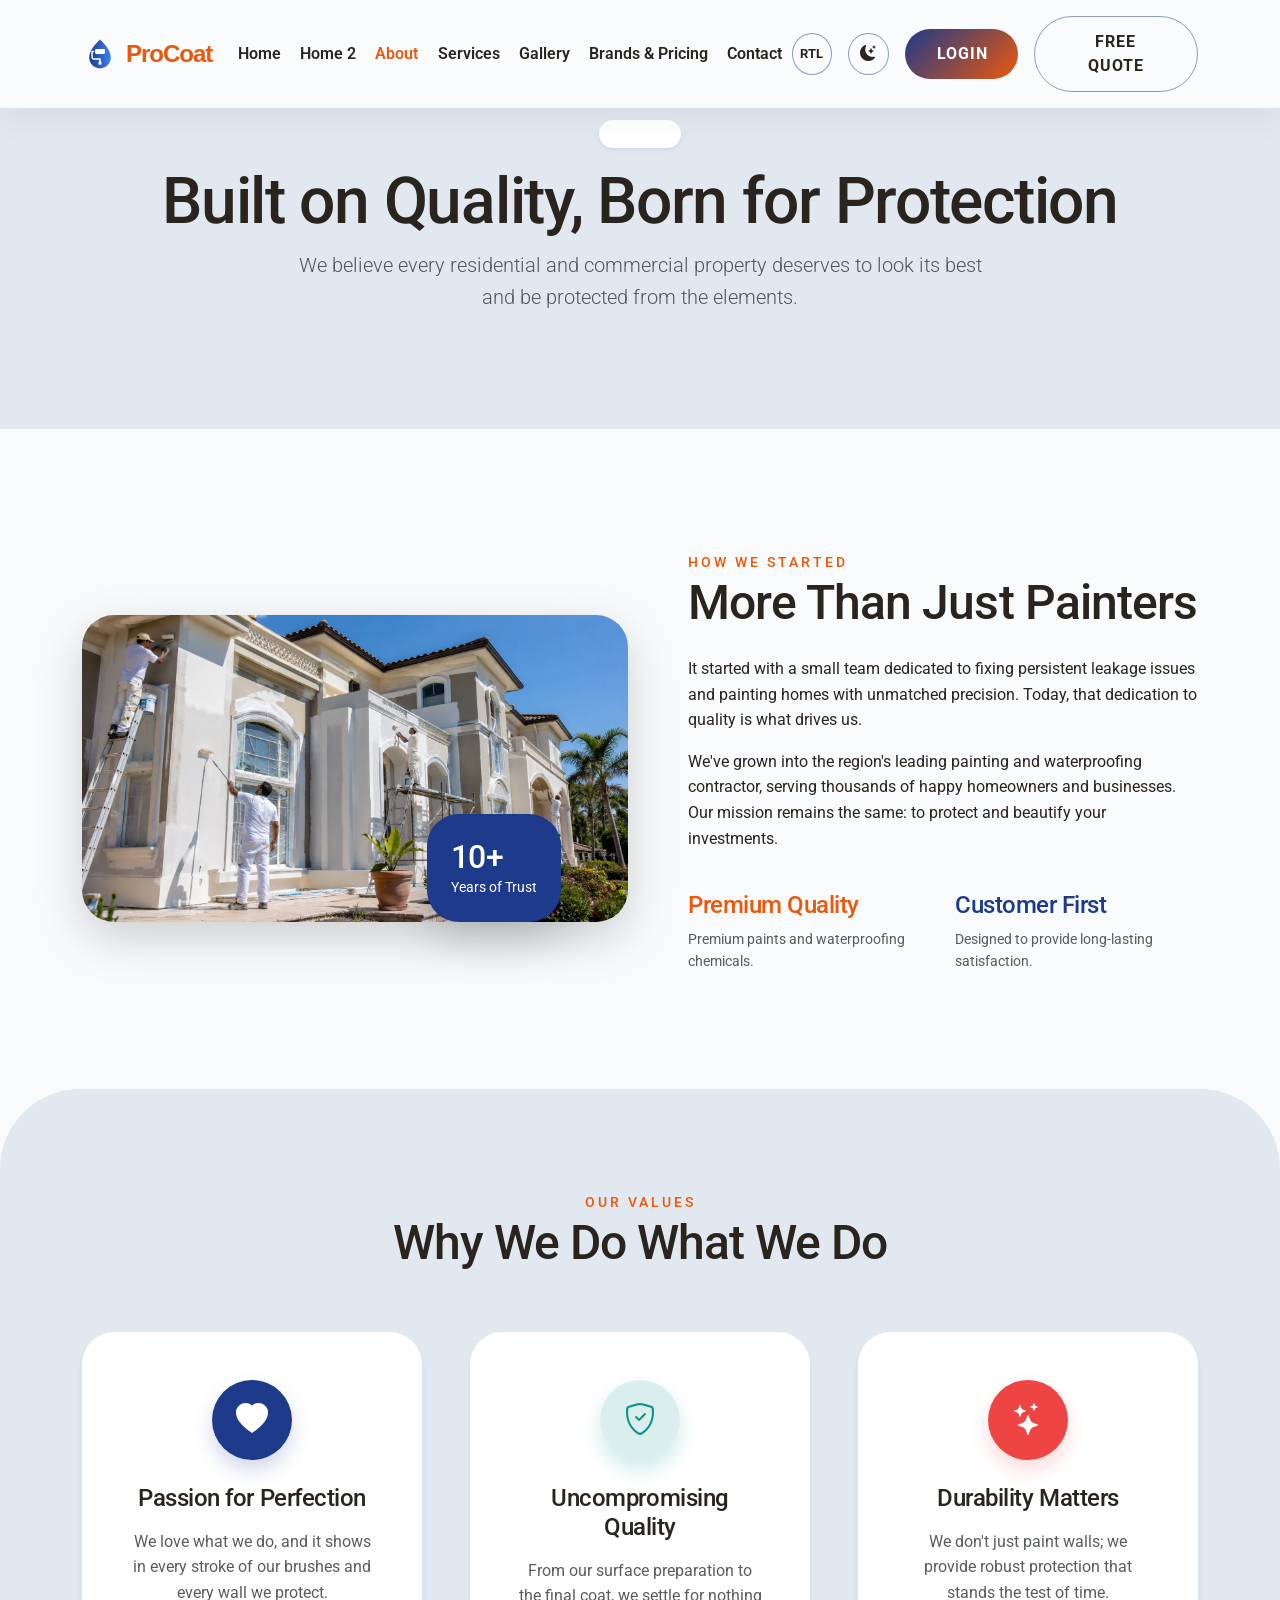
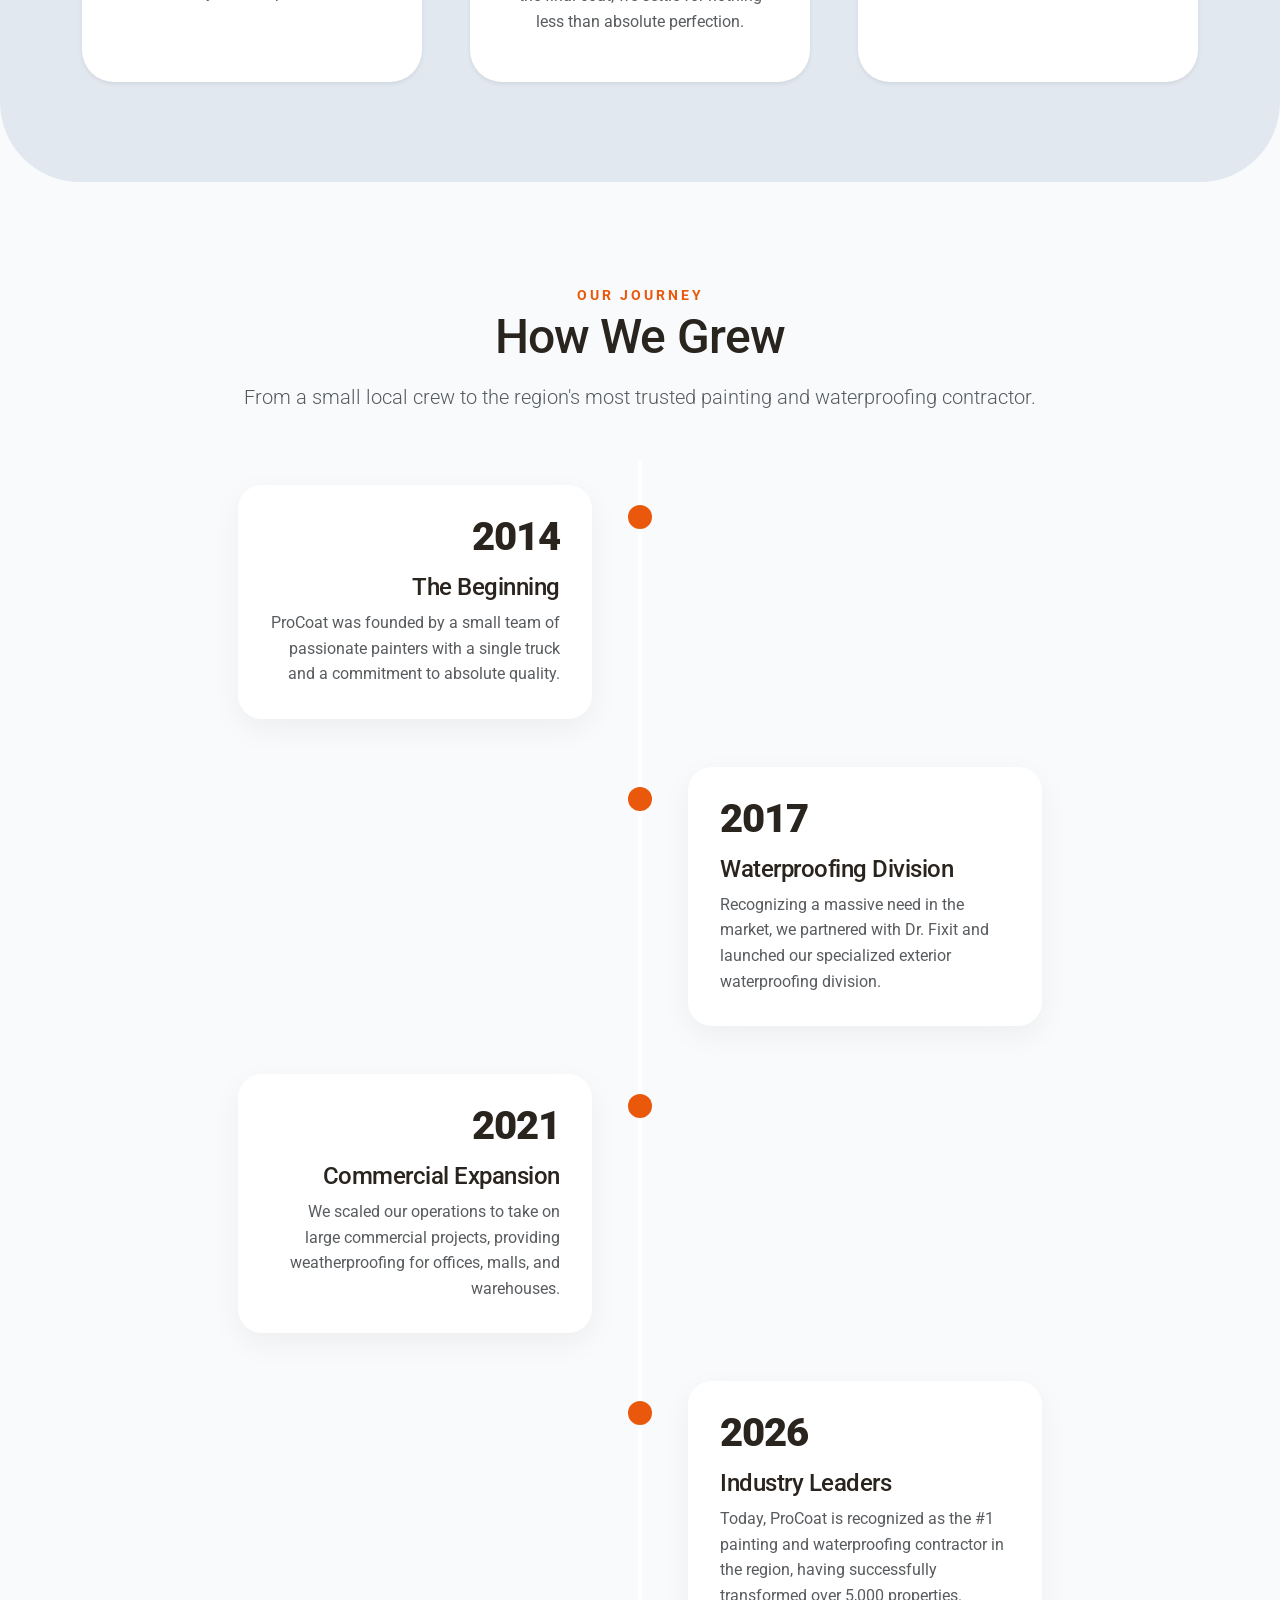
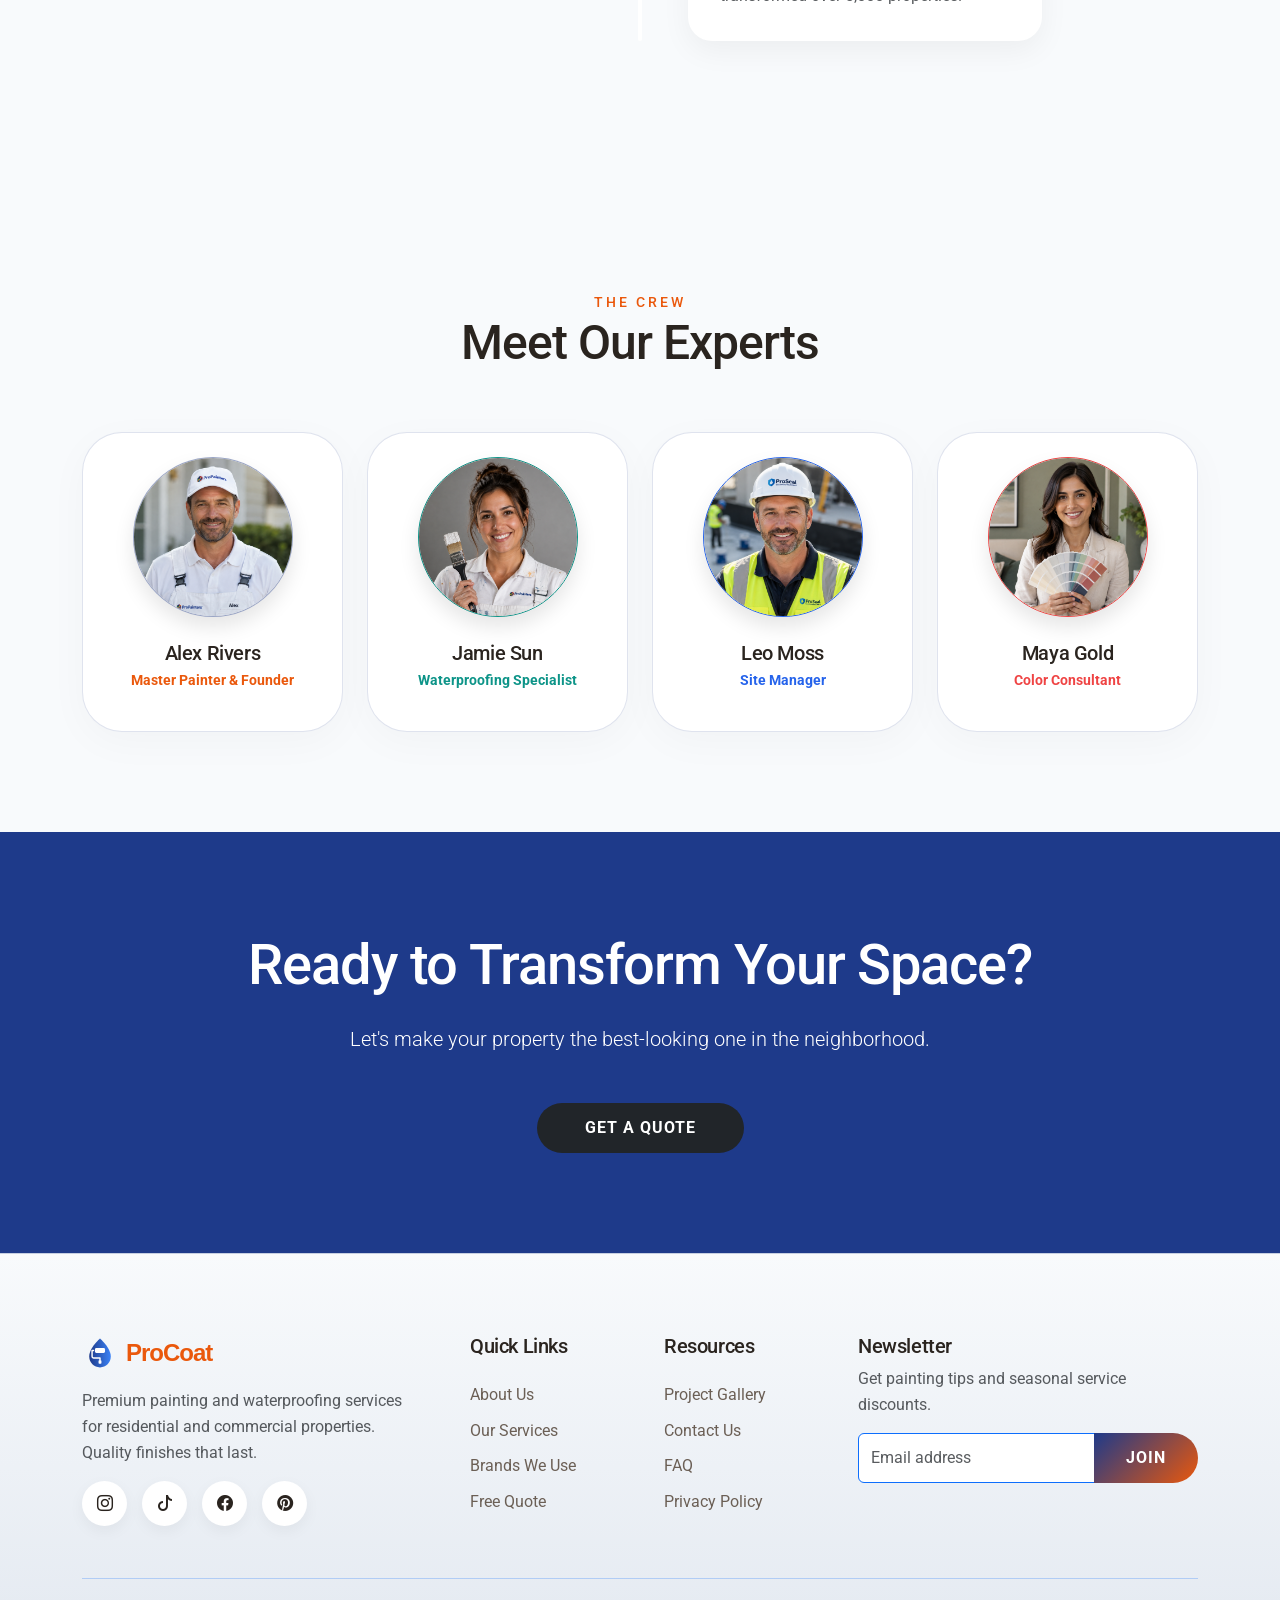
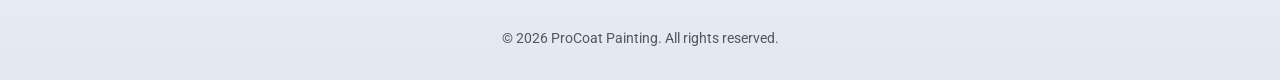
==== about.html @ d63d3aaf "Update logo and fix CSS" ====
<!DOCTYPE html>
<html lang="en">
<head>
    <meta charset="UTF-8">
    <meta name="viewport" content="width=device-width, initial-scale=1.0">
    <title>About Us | ProCoat Painting</title>
    <link rel="icon" href="assets/images/favicon.svg" type="image/svg+xml">
    
    <!-- Bootstrap 5 CDN -->
    <link href="https://cdn.jsdelivr.net/npm/bootstrap@5.3.0/dist/css/bootstrap.min.css" rel="stylesheet">
    <!-- Bootstrap Icons -->
    <link rel="stylesheet" href="https://cdn.jsdelivr.net/npm/bootstrap-icons@1.11.0/font/bootstrap-icons.css">
    
    <!-- Custom CSS -->
    <link rel="stylesheet" href="assets/css/style.css">
    <link rel="stylesheet" href="assets/css/dark-mode.css">
    <link rel="stylesheet" href="assets/css/rtl.css">
    
    <style>
        .crew-avatar-wrapper {
            position: relative;
            width: 160px;
            height: 160px;
            margin: 0 auto;
        }

        .crew-avatar {
            width: 100%;
            height: 100%;
            border-radius: 50%;
            overflow: hidden;
            border: 1px solid rgba(30, 58, 138, 0.4);
            box-shadow: 0 10px 20px rgba(0,0,0,0.1);
            background: #eee;
            transition: var(--transition);
        }

        .crew-avatar img {
            width: 100%;
            height: 100%;
            object-fit: cover;
            object-position: center 15%; /* Moves head down into center */
            transition: transform 0.5s ease;
        }

        .service-card:hover .crew-avatar {
            transform: scale(1.05) translateY(-5px);
            border-color: var(--sky-orange);
            box-shadow: 0 15px 30px rgba(234, 88, 12, 0.2);
        }

        .service-card:hover .crew-avatar img {
            transform: scale(1.1);
        }

        .avatar-info { border-color: var(--turquoise-splash); }
        .avatar-success { border-color: var(--fresh-grass); }
        .avatar-danger { border-color: var(--playful-red); }
    </style>
</head>
<body data-theme="light">

    <!-- Navbar -->
    <nav class="navbar navbar-expand-xl navbar-custom">
        <div class="container">
            <a class="navbar-brand d-flex align-items-center gap-2" href="index.html" style="text-decoration: none;">
                <svg width="36" height="36" viewBox="0 0 50 50" fill="none" xmlns="http://www.w3.org/2000/svg">
                    <path d="M25 5C25 5 10 18 10 30C10 38.284 16.716 45 25 45C33.284 45 40 38.284 40 30C40 18 25 5 25 5Z" fill="url(#paint_nav)"/>
                    <rect x="18" y="18" width="14" height="7" rx="2" fill="white"/>
                    <path d="M16 21.5H14V30C14 31.105 14.895 32 16 32H25V35" stroke="white" stroke-width="2" stroke-linecap="round" stroke-linejoin="round" fill="none"/>
                    <rect x="23" y="35" width="4" height="5" rx="1" fill="white"/>
                    <defs>
                        <linearGradient id="paint_nav" x1="10" y1="25" x2="40" y2="25" gradientUnits="userSpaceOnUse">
                            <stop stop-color="#1E3A8A"/>
                            <stop offset="1" stop-color="#3B82F6"/>
                        </linearGradient>
                    </defs>
                </svg>
                <span class="fs-4 fw-bolder mb-0" style="color: #1E3A8A; letter-spacing: -1px; font-family: 'Inter', sans-serif;">Pro<span style="color: #3B82F6;">Coat</span></span>
            </a>
            <button class="navbar-toggler" type="button" data-bs-toggle="collapse" data-bs-target="#navbarNav">
                <span class="navbar-toggler-icon"></span>
            </button>
            <div class="collapse navbar-collapse" id="navbarNav">
                                <ul class="navbar-nav mx-auto">
                    <li class="nav-item"><a class="nav-link" href="index.html">Home</a></li>
                    <li class="nav-item"><a class="nav-link" href="home-2.html">Home 2</a></li>
                    <li class="nav-item"><a class="nav-link active" href="about.html">About</a></li>
                    <li class="nav-item"><a class="nav-link" href="services.html">Services</a></li>
                    <li class="nav-item"><a class="nav-link" href="gallery.html">Gallery</a></li>
                    <li class="nav-item"><a class="nav-link" href="pricing.html">Brands & Pricing</a></li>
                    <li class="nav-item"><a class="nav-link" href="contact.html">Contact</a></li>
                    <li class="nav-item d-lg-none mt-2">
                        <div class="d-flex gap-2 px-2 pb-2">
                            <button class="btn btn-project btn-primary-fest flex-fill" onclick="location.href='login.html'">Login</button>
                            <button class="btn btn-project btn-outline-fest flex-fill" onclick="location.href='quote.html'">Free Quote</button>
                        </div>
                    </li>
                </ul>
                <div class="d-flex align-items-center gap-3">
                    <button id="rtl-toggle" class="btn btn-outline-fest nav-icon-btn fw-bold" style="font-size: 0.8rem;">RTL</button>
                    <button id="theme-toggle" class="btn btn-outline-fest nav-icon-btn"><i class="bi bi-moon-stars-fill"></i></button>
                    <button class="btn btn-project btn-primary-fest d-none d-lg-block" onclick="location.href='login.html'">Login</button>
                    <button class="btn btn-project btn-outline-fest d-none d-lg-block" onclick="location.href='quote.html'">Free Quote</button>
                </div>
            </div>
        </div>
    </nav>

    <!-- Page Header -->
    <header class="section-padding text-center" style="background: var(--secondary-bg);">
        <div class="container">
            <span class="badge bg-white text-dark mb-3 px-3 py-2 rounded-pill shadow-sm">Our Story</span>
            <h1 class="display-3 fw-bold">Built on Quality, Born for Protection</h1>
            <p class="lead text-muted mx-auto" style="max-width: 700px;">We believe every residential and commercial property deserves to look its best and be protected from the elements.</p>
        </div>
    </header>

    <!-- Brand Story Section -->
    <section class="section-padding">
        <div class="container">
            <div class="row align-items-center">
                <div class="col-lg-6 mb-5 mb-lg-0">
                    <div class="position-relative">
                        <img src="assets/images/hero_about.png" class="img-fluid rounded-5 shadow-lg" alt="Brand Story">
                        <div class="position-absolute bottom-0 end-0 bg-primary p-4 rounded-5 translate-middle-x d-none d-md-block shadow-lg">
                            <h2 class="mb-0 fw-bold">10+</h2>
                            <p class="mb-0 small">Years of Trust</p>
                        </div>
                    </div>
                </div>
                <div class="col-lg-6 ps-lg-5 text-center text-lg-start">
                    <div class="section-title text-center text-lg-start mb-4">
                        <span>How we started</span>
                        <h2>More Than Just Painters</h2>
                    </div>
                    <p>It started with a small team dedicated to fixing persistent leakage issues and painting homes with unmatched precision. Today, that dedication to quality is what drives us.</p>
                    <p>We've grown into the region's leading painting and waterproofing contractor, serving thousands of happy homeowners and businesses. Our mission remains the same: to protect and beautify your investments.</p>
                    <div class="row g-4 mt-2 text-center text-lg-start">
                        <div class="col-12 col-sm-6">
                            <h4 class="text-orange">Premium Quality</h4>
                            <p class="small text-muted">Premium paints and waterproofing chemicals.</p>
                        </div>
                        <div class="col-12 col-sm-6">
                            <h4 class="text-info">Customer First</h4>
                            <p class="small text-muted">Designed to provide long-lasting satisfaction.</p>
                        </div>
                    </div>
                </div>
            </div>
        </div>
    </section>

    <!-- Philosophy Showcase -->
    <section class="section-padding" style="border-radius: 5rem; background: var(--secondary-bg);">
        <div class="container">
            <div class="section-title">
                <span class="text-info">Our Values</span>
                <h2 class="text-main">Why We Do What We Do</h2>
            </div>
            <div class="row g-5 text-center justify-content-center">
                <div class="col-md-6 col-lg-4">
                    <div class="p-5 rounded-5 h-100 shadow-sm border-0" style="background: var(--card-bg); transition: transform 0.3s ease;" onmouseover="this.style.transform='translateY(-10px)'" onmouseout="this.style.transform='translateY(0)'">
                        <div class="mb-4 mx-auto d-flex align-items-center justify-content-center rounded-circle bg-primary text-white" style="width: 80px; height: 80px; box-shadow: 0 10px 20px rgba(30, 58, 138, 0.2);">
                            <i class="bi bi-heart-fill h2 mb-0"></i>
                        </div>
                        <h4 class="fw-bold mb-3">Passion for Perfection</h4>
                        <p class="text-muted mb-0">We love what we do, and it shows in every stroke of our brushes and every wall we protect.</p>
                    </div>
                </div>
                <div class="col-md-6 col-lg-4">
                    <div class="p-5 rounded-5 h-100 shadow-sm border-0" style="background: var(--card-bg); transition: transform 0.3s ease;" onmouseover="this.style.transform='translateY(-10px)'" onmouseout="this.style.transform='translateY(0)'">
                        <div class="mb-4 mx-auto d-flex align-items-center justify-content-center rounded-circle bg-info text-white" style="width: 80px; height: 80px; box-shadow: 0 10px 20px rgba(13, 148, 136, 0.2);">
                            <i class="bi bi-shield-check h2 mb-0"></i>
                        </div>
                        <h4 class="fw-bold mb-3">Uncompromising Quality</h4>
                        <p class="text-muted mb-0">From our surface preparation to the final coat, we settle for nothing less than absolute perfection.</p>
                    </div>
                </div>
                <div class="col-md-6 col-lg-4">
                    <div class="p-5 rounded-5 h-100 shadow-sm border-0" style="background: var(--card-bg); transition: transform 0.3s ease;" onmouseover="this.style.transform='translateY(-10px)'" onmouseout="this.style.transform='translateY(0)'">
                        <div class="mb-4 mx-auto d-flex align-items-center justify-content-center rounded-circle bg-danger text-white" style="width: 80px; height: 80px; box-shadow: 0 10px 20px rgba(239, 68, 68, 0.2);">
                            <i class="bi bi-stars h2 mb-0"></i>
                        </div>
                        <h4 class="fw-bold mb-3">Durability Matters</h4>
                        <p class="text-muted mb-0">We don't just paint walls; we provide robust protection that stands the test of time.</p>
                    </div>
                </div>
            </div>
        </div>
    </section>

    
    <!-- Company Growth Timeline Section -->
    <section class="section-padding">
        <div class="container">
            <div class="section-title text-center mb-5">
                <span class="text-orange fw-bold text-uppercase tracking-wider">Our Journey</span>
                <h2 class="display-5 fw-bolder text-main">How We Grew</h2>
                <p class="text-muted lead mt-3">From a small local crew to the region's most trusted painting and waterproofing contractor.</p>
            </div>
            
            <div class="growth-timeline mt-5 pt-4">
                <!-- 2014 -->
                <div class="timeline-item">
                    <div class="timeline-dot"></div>
                    <div class="timeline-content">
                        <div class="timeline-year">2014</div>
                        <h4 class="fw-bold text-main mb-2">The Beginning</h4>
                        <p class="text-muted mb-0">ProCoat was founded by a small team of passionate painters with a single truck and a commitment to absolute quality.</p>
                    </div>
                </div>
                
                <!-- 2017 -->
                <div class="timeline-item">
                    <div class="timeline-dot"></div>
                    <div class="timeline-content">
                        <div class="timeline-year">2017</div>
                        <h4 class="fw-bold text-main mb-2">Waterproofing Division</h4>
                        <p class="text-muted mb-0">Recognizing a massive need in the market, we partnered with Dr. Fixit and launched our specialized exterior waterproofing division.</p>
                    </div>
                </div>
                
                <!-- 2021 -->
                <div class="timeline-item">
                    <div class="timeline-dot"></div>
                    <div class="timeline-content">
                        <div class="timeline-year">2021</div>
                        <h4 class="fw-bold text-main mb-2">Commercial Expansion</h4>
                        <p class="text-muted mb-0">We scaled our operations to take on large commercial projects, providing weatherproofing for offices, malls, and warehouses.</p>
                    </div>
                </div>
                
                <!-- 2026 -->
                <div class="timeline-item">
                    <div class="timeline-dot"></div>
                    <div class="timeline-content">
                        <div class="timeline-year">2026</div>
                        <h4 class="fw-bold text-main mb-2">Industry Leaders</h4>
                        <p class="text-muted mb-0">Today, ProCoat is recognized as the #1 painting and waterproofing contractor in the region, having successfully transformed over 5,000 properties.</p>
                    </div>
                </div>
            </div>
        </div>
    </section>

    <!-- Team Section -->
    <section class="section-padding">
        <div class="container">
            <div class="section-title">
                <span>The Crew</span>
                <h2>Meet Our Experts</h2>
            </div>
            <div class="row g-4 justify-content-center">
                <div class="col-lg-3 col-md-6">
                    <div class="service-card text-center p-4">
                        <div class="crew-avatar-wrapper mb-4">
                            <div class="crew-avatar">
                                <img src="assets/images/team_alex.png" alt="Alex Rivers">
                            </div>
                        </div>
                        <h5 class="fw-bold mb-1">Alex Rivers</h5>
                        <p class="text-orange small fw-bold">Master Painter & Founder</p>
                    </div>
                </div>
                <div class="col-lg-3 col-md-6">
                    <div class="service-card text-center p-4">
                        <div class="crew-avatar-wrapper mb-4">
                            <div class="crew-avatar avatar-info">
                                <img src="assets/images/team_jamie.png" alt="Jamie Sun">
                            </div>
                        </div>
                        <h5 class="fw-bold mb-1">Jamie Sun</h5>
                        <p class="text-info small fw-bold">Waterproofing Specialist</p>
                    </div>
                </div>
                <div class="col-lg-3 col-md-6">
                    <div class="service-card text-center p-4">
                        <div class="crew-avatar-wrapper mb-4">
                            <div class="crew-avatar avatar-success">
                                <img src="assets/images/team_leo.png" alt="Leo Moss">
                            </div>
                        </div>
                        <h5 class="fw-bold mb-1">Leo Moss</h5>
                        <p class="text-success small fw-bold">Site Manager</p>
                    </div>
                </div>
                <div class="col-lg-3 col-md-6">
                    <div class="service-card text-center p-4">
                        <div class="crew-avatar-wrapper mb-4">
                            <div class="crew-avatar avatar-danger">
                                <img src="assets/images/team_maya.png" alt="Maya Gold">
                            </div>
                        </div>
                        <h5 class="fw-bold mb-1">Maya Gold</h5>
                        <p class="text-danger small fw-bold">Color Consultant</p>
                    </div>
                </div>
            </div>
        </div>
    </section>

    <!-- CTA Section -->
    <section class="section-padding text-center bg-primary">
        <div class="container">
            <h2 class="display-4 fw-bold mb-4">Ready to Transform Your Space?</h2>
            <p class="lead mb-5">Let's make your property the best-looking one in the neighborhood.</p>
            <a href="quote.html" class="btn btn-project btn-dark px-5">Get a Quote</a>
        </div>
    </section>

    <!-- Footer -->
    <footer>
        <div class="container">
            <div class="row g-5">
                <div class="col-lg-4">
                    <a class="footer-logo d-flex align-items-center gap-2 mb-3" href="index.html" style="text-decoration: none;">
                        <svg width="36" height="36" viewBox="0 0 50 50" fill="none" xmlns="http://www.w3.org/2000/svg">
                            <path d="M25 5C25 5 10 18 10 30C10 38.284 16.716 45 25 45C33.284 45 40 38.284 40 30C40 18 25 5 25 5Z" fill="url(#paint_foot)"/>
                            <rect x="18" y="18" width="14" height="7" rx="2" fill="white"/>
                            <path d="M16 21.5H14V30C14 31.105 14.895 32 16 32H25V35" stroke="white" stroke-width="2" stroke-linecap="round" stroke-linejoin="round" fill="none"/>
                            <rect x="23" y="35" width="4" height="5" rx="1" fill="white"/>
                            <defs>
                                <linearGradient id="paint_foot" x1="10" y1="25" x2="40" y2="25" gradientUnits="userSpaceOnUse">
                                    <stop stop-color="#1E3A8A"/>
                                    <stop offset="1" stop-color="#3B82F6"/>
                                </linearGradient>
                            </defs>
                        </svg>
                        <span class="fs-4 fw-bolder mb-0" style="letter-spacing: -1px; font-family: 'Inter', sans-serif;">
                            <span class="text-dark">Pro</span><span style="color: #3B82F6;">Coat</span>
                        </span>
                    </a>
                    <p class="text-muted">Premium painting and waterproofing services for residential and commercial properties. Quality finishes that last.</p>
                    <div class="social-icons">
                        <a href="#" class="social-icon"><i class="bi bi-instagram"></i></a>
                        <a href="#" class="social-icon"><i class="bi bi-tiktok"></i></a>
                        <a href="#" class="social-icon"><i class="bi bi-facebook"></i></a>
                        <a href="#" class="social-icon"><i class="bi bi-pinterest"></i></a>
                    </div>
                </div>
                <div class="col-lg-2 footer-links">
                    <h5>Quick Links</h5>
                    <ul>
                        <li><a href="about.html">About Us</a></li>
                        <li><a href="services.html">Our Services</a></li>
                        <li><a href="brands.html">Brands We Use</a></li>
                        <li><a href="quote.html">Free Quote</a></li>
                    </ul>
                </div>
                <div class="col-lg-2 footer-links">
                    <h5>Resources</h5>
                    <ul>
                        <li><a href="gallery.html">Project Gallery</a></li>
                        <li><a href="contact.html">Contact Us</a></li>
                        <li><a href="#">FAQ</a></li>
                        <li><a href="#">Privacy Policy</a></li>
                    </ul>
                </div>
                <div class="col-lg-4">
                    <h5>Newsletter</h5>
                    <p class="text-muted">Get painting tips and seasonal service discounts.</p>
                    <div class="input-group mb-3">
                        <input type="text" class="form-control rounded-pill-start border-primary" placeholder="Email address">
                        <button class="btn btn-project btn-primary-fest rounded-pill-end" type="button">Join</button>
                    </div>
                </div>
            </div>
            <hr class="my-5 border-primary opacity-25">
            <div class="text-center text-muted small">
                &copy; 2026 ProCoat Painting. All rights reserved.
            </div>
        </div>
    </footer>

    <!-- Bootstrap JS -->
    <script src="https://cdn.jsdelivr.net/npm/bootstrap@5.3.0/dist/js/bootstrap.bundle.min.js"></script>
    <!-- Custom JS -->
    <script src="assets/js/main.js"></script>
</body>
</html>
---- assets/css/style.css ----
@import url('https://fonts.googleapis.com/css2?family=Roboto:wght@300;400;500;600;700;800&display=swap');

:root {
    --primary-bg: #f8fafc;
    --secondary-bg: #e2e8f0;
    --card-bg: #ffffff;
    --sunflower-yellow: #1e3a8a;
    --sky-orange: #ea580c;
    --turquoise-splash: #0d9488;
    --fresh-grass: #2563eb;
    --playful-red: #ef4444;
    --text-main: #2a241f;
    --text-muted: #6b5f55;
    --border-color: rgba(30, 58, 138, 0.14);
    --shadow-glow: rgba(6, 182, 212, 0.18);
    --font-main: 'Roboto', sans-serif;
    --transition: all 0.4s cubic-bezier(0.175, 0.885, 0.32, 1.275);
}

/* Base Styles */
html {
    overflow-x: clip;
}

body {
    font-family: var(--font-main);
    background-color: var(--primary-bg);
    color: var(--text-main);
    overflow-x: hidden;
    line-height: 1.6;
}

h1, h2, h3, h4, h5, h6,
.h1, .h2, .h3, .h4, .h5, .h6,
.display-1, .display-2, .display-3, .display-4, .display-5, .display-6,
h1.fw-bold, h2.fw-bold, h3.fw-bold, h4.fw-bold, h5.fw-bold, h6.fw-bold,
.h1.fw-bold, .h2.fw-bold, .h3.fw-bold, .h4.fw-bold, .h5.fw-bold, .h6.fw-bold,
.display-1.fw-bold, .display-2.fw-bold, .display-3.fw-bold, .display-4.fw-bold, .display-5.fw-bold, .display-6.fw-bold {
    font-weight: 500 !important;
    letter-spacing: -0.02em;
}

a {
    text-decoration: none;
    transition: var(--transition);
}

/* Navbar Style */
.navbar-custom {
    background: rgba(255, 255, 255, 0.8);
    backdrop-filter: blur(15px);
    -webkit-backdrop-filter: blur(15px);
    border-bottom: 1px solid var(--border-color);
    padding: 1rem 0;
    transition: var(--transition);
    box-shadow: 0 10px 30px rgba(0,0,0,0.05);
    position: fixed;
    top: 0;
    left: 0;
    right: 0;
    z-index: 1030;
    width: 100%;
}

.navbar-custom.navbar-scrolled {
    box-shadow: 0 10px 30px rgba(0,0,0,0.1);
}

/* Fix for content hidden behind fixed navbar on subpages */
header.section-padding:first-of-type,
section.section-padding:first-of-type {
    padding-top: 120px !important;
}

.nav-link {
    color: var(--text-main);
    font-weight: 600;
    padding: 0.5rem 0.6rem !important;
    margin: 0;
    border-radius: 1rem;
}

.nav-link:hover, .nav-link.active {
    background: transparent;
    color: var(--sky-orange) !important;
}

.navbar-brand,
.navbar-brand:hover,
.navbar-brand:focus {
    font-weight: 800;
    font-size: 1.5rem;
    color: var(--sky-orange) !important;
    display: flex;
    align-items: center;
    gap: 10px;
}

.navbar-brand span {
    color: var(--sky-orange) !important;
}

.navbar-brand i {
    color: var(--sunflower-yellow);
    font-size: 1.8rem;
}

/* Button Styles */
.btn-project {
    padding: 0.8rem 2rem;
    border-radius: 50px;
    font-weight: 700;
    text-transform: uppercase;
    letter-spacing: 1px;
    transition: var(--transition);
    border: none;
    position: relative;
    overflow: hidden;
    z-index: 1;
}

.btn-project::before {
    content: '';
    position: absolute;
    top: 0;
    left: 0;
    width: 0%;
    height: 100%;
    background: rgba(255,255,255,0.2);
    transition: var(--transition);
    z-index: -1;
}

.btn-project:hover::before {
    width: 100%;
}

.btn-project:hover {
    transform: translateY(-5px);
    box-shadow: 0 15px 30px rgba(0,0,0,0.1);
}

.btn-primary-fest {
    background: linear-gradient(135deg, var(--sunflower-yellow), var(--sky-orange));
    color: white;
}

.btn-secondary-fest {
    background: linear-gradient(135deg, var(--turquoise-splash), var(--fresh-grass));
    color: white;
}

.btn-outline-fest {
    background: transparent;
    border: 1px solid var(--sunflower-yellow);
    border-radius: 50px;
    color: var(--text-main);
    transition: var(--transition);
}

.btn-outline-fest:hover {
    background: var(--sunflower-yellow);
    color: #2a241f;
}

.nav-icon-btn {
    width: 42px;
    height: 42px;
    display: flex;
    align-items: center;
    justify-content: center;
    padding: 0 !important;
    border-radius: 50%;
}

/* Card Styles */
.service-card {
    background: var(--card-bg);
    border-radius: 2.5rem;
    border: 1px solid var(--border-color);
    padding: 1.5rem;
    transition: var(--transition);
    height: 100%;
    box-shadow: 0 10px 40px rgba(0,0,0,0.03);
    position: relative;
    overflow: hidden;
    display: flex;
    flex-direction: column;
}

.service-card .btn-project,
.service-card .btn-outline-fest {
    margin-top: auto;
}

.service-card:hover {
    transform: translateY(-15px) scale(1.02);
    box-shadow: 0 25px 60px var(--shadow-glow);
}

.service-card .img-wrapper {
    border-radius: 2rem;
    overflow: hidden;
    height: 250px;
    margin-bottom: 1.5rem;
}

.service-card img {
    width: 100%;
    height: 100%;
    object-fit: cover;
    transition: var(--transition);
}

.service-card:hover img {
    transform: scale(1.1);
}

/* Hero Sections */
.hero-section {
    padding: 120px 0 100px;
    position: relative;
    overflow: hidden;
}

.hero-content h1 {
    font-size: 4.5rem;
    margin-bottom: 1.5rem;
    background: linear-gradient(135deg, var(--text-main) 30%, var(--sky-orange));
    -webkit-background-clip: text;
    background-clip: text;
    -webkit-text-fill-color: transparent;
}

.hero-content p {
    font-size: 1.25rem;
    color: var(--text-muted);
    margin-bottom: 2.5rem;
    max-width: 600px;
}

/* Confetti Effect Container */
#confetti-canvas {
    position: absolute;
    top: 0;
    left: 0;
    width: 100%;
    height: 100%;
    pointer-propertys: none;
    z-index: 0;
}

/* Sections */
.section-padding {
    padding: 100px 0;
}

.section-title {
    margin-bottom: 60px;
    text-align: center;
}

.section-title h2 {
    font-size: 3rem;
    margin-bottom: 15px;
}

.section-title span {
    color: var(--sky-orange);
    text-transform: uppercase;
    font-weight: 500;
    letter-spacing: 3px;
    font-size: 0.9rem;
}

/* Footer */
footer {
    background: linear-gradient(180deg, var(--primary-bg), var(--secondary-bg));
    padding: 80px 0 30px;
    border-top: 1px solid var(--border-color);
}

.footer-logo,
.footer-logo:hover,
.footer-logo:focus {
    font-size: 1.5rem;
    font-weight: 800;
    margin-bottom: 1.5rem;
    display: flex;
    align-items: center;
    gap: 10px;
    color: var(--sky-orange) !important;
}

.footer-logo span {
    color: var(--sky-orange) !important;
}

.footer-logo i {
    color: var(--sunflower-yellow);
    font-size: 1.8rem;
}

.footer-links h5 {
    margin-bottom: 1.5rem;
}

.footer-links ul {
    list-style: none;
    padding: 0;
}

.footer-links ul li {
    margin-bottom: 10px;
}

.footer-links ul li a {
    color: var(--text-muted);
}

.footer-links ul li a:hover {
    color: var(--sky-orange);
    padding-left: 5px;
}

.social-icons {
    display: flex;
    gap: 15px;
}

.social-icon {
    width: 45px;
    height: 45px;
    border-radius: 50%;
    background: white;
    display: flex;
    align-items: center;
    justify-content: center;
    color: var(--text-main);
    box-shadow: 0 5px 15px rgba(0,0,0,0.05);
}

.social-icon:hover {
    background: var(--sunflower-yellow);
    color: white;
    transform: rotate(360deg);
}

/* Responsive Utilities */
@media (max-width: 992px) {
    .hero-content h1 {
        font-size: 3.5rem;
    }
    .hero-content {
        text-align: center;
    }
    .hero-content p {
        margin-left: auto;
        margin-right: auto;
    }
}

@media (max-width: 768px) {
    .hero-content h1 {
        font-size: 2.8rem;
    }
    .section-title h2 {
        font-size: 2.2rem;
    }
    .section-padding {
        padding: 60px 0;
    }
}

@media (max-width: 425px) {
    .hero-content h1 {
        font-size: 2.2rem;
    }
}

/* Back to Top Button */
.back-to-top {
    position: fixed;
    bottom: 30px;
    right: 30px;
    width: 50px;
    height: 50px;
    background: linear-gradient(135deg, var(--sunflower-yellow), var(--sky-orange));
    color: white;
    border-radius: 50%;
    display: flex;
    align-items: center;
    justify-content: center;
    font-size: 1.5rem;
    cursor: pointer;
    z-index: 1000;
    opacity: 0;
    visibility: hidden;
    transition: var(--transition);
    box-shadow: 0 10px 25px rgba(234, 88, 12, 0.3);
}

.back-to-top.show {
    opacity: 1;
    visibility: visible;
}

.back-to-top:hover {
    background: var(--text-main);
    transform: translateY(-5px) scale(1.1);
    box-shadow: 0 15px 30px rgba(0,0,0,0.2);
    color: var(--sunflower-yellow);
}

/* Global Link Hover */
.hover-highlight {
    transition: color 0.3s ease;
    text-decoration: none;
    color: var(--sky-orange) !important;
}
.hover-highlight:hover {
    color: var(--playful-red) !important;
}
/* Mobile Nav Buttons */
@media (max-width: 991.98px) {
    .navbar-collapse .btn-project {
        font-size: 0.85rem;
        padding: 0.5rem 1rem;
    }
}

/* Prproperty horizontal overflow on all screen sizes */
@media (max-width: 991.98px) {
    .container,
    .container-fluid,
    section,
    header,
    footer {
        max-width: 100%;
        overflow-x: clip;
    }

    img {
        max-width: 100%;
        height: auto;
    }

    /* Fix wide hero sections */
    .hero-section,
    .hero-sec,
    [class*='hero'] {
        max-width: 100vw;
        overflow: clip;
    }
}

/* Accordion Custom Styling */
.accordion-button {
    color: var(--text-main) !important;
    background-color: var(--card-bg) !important;
}

.accordion-button:not(.collapsed) {
    color: var(--text-main) !important;
    background-color: var(--primary-bg) !important;
    font-weight: 600;
}

.accordion-button:focus {
    box-shadow: none !important;
    border-color: var(--sky-orange);
}
.accordion-item {
    background-color: var(--card-bg);
    border-color: var(--border-color) !important;
}

/* ============================================
   SUBTLE BORDERS — Global Cleanup
   Replace heavy Bootstrap colored borders with
   barely-visible, refined alternatives
   ============================================ */

/* Soften form inputs — replace hard yellow border */
.form-control.border-warning,
.form-select.border-warning,
.input-group-text.border-warning {
    border-color: rgba(30, 58, 138, 0.35) !important;
    border-width: 1px !important;
}
.form-check-input.border-warning {
    border-color: rgba(30, 58, 138, 0.45) !important;
}

/* Soften colored card/section borders */
.border-warning {
    border-color: rgba(30, 58, 138, 0.3) !important;
}
.border-info,
.border-danger,
.border-success {
    border-color: rgba(30, 58, 138, 0.3) !important;
}

/* Remove thick border from how-it-works image */
.border-5 {
    border-width: 1px !important;
}

/* Soften btn-outline-fest border */
.btn-outline-fest {
    border-color: rgba(30, 58, 138, 0.5) !important;
}

/* Soften footer hr */
hr.border-warning {
    border-color: rgba(30, 58, 138, 0.15) !important;
}

/* Soften booking setup guide button border */
.btn-setup-guide {
    border-width: 1px !important;
    border-color: rgba(30, 58, 138, 0.4) !important;
}

/* Soften popular-card highlight (pricing page) */
.popular-card {
    border-width: 1px !important;
    border-color: rgba(30, 58, 138, 0.55) !important;
}

/* ============================================
   LIGHT MODE BRAND COLOR ENFORCEMENT
   Remap all Bootstrap blue/teal/off-brand
   utility classes to warm brand palette
   (Sunflower Yellow + Sky Orange)
   ============================================ */

/* --- text colors --- */
.text-info { color: var(--turquoise-splash) !important; }
.text-primary { color: var(--sunflower-yellow) !important; }
.text-success { color: var(--fresh-grass) !important; }
.text-danger { color: var(--playful-red) !important; }
.text-warning { color: #f59e0b !important; } /* Stars should remain gold */
.text-orange { color: var(--sky-orange) !important; } /* Define custom orange */

/* --- backgrounds --- */
.bg-info { background-color: var(--turquoise-splash) !important; color: white !important; }
.bg-primary { background-color: var(--sunflower-yellow) !important; color: white !important; }
.bg-success { background-color: var(--fresh-grass) !important; color: white !important; }
.bg-danger { background-color: var(--playful-red) !important; color: white !important; }
.bg-warning { background-color: var(--sunflower-yellow) !important; color: white !important; } /* Main brand highlight */
.bg-primary-subtle { background-color: rgba(30, 58, 138, 0.1) !important; }

/* --- badges and progress bars --- */
.badge.bg-info { background-color: var(--turquoise-splash) !important; color: white !important; }
.badge.bg-warning { background-color: var(--sunflower-yellow) !important; color: white !important; }
.badge.bg-danger { background-color: var(--playful-red) !important; color: white !important; }
.badge.bg-success { background-color: var(--fresh-grass) !important; color: white !important; }

.progress-bar.bg-info { background-color: var(--turquoise-splash) !important; }
.progress-bar.bg-success { background-color: var(--fresh-grass) !important; }
.progress-bar.bg-danger { background-color: var(--playful-red) !important; }
.progress-bar.bg-warning { background-color: var(--sky-orange) !important; }

/* --- buttons and icons --- */
.btn-secondary-fest {
    background: linear-gradient(135deg, var(--sunflower-yellow), var(--sky-orange)) !important;
    color: white !important;
}
[class*="bg-info"].rounded-circle,
[class*="bg-info"][class*="rounded-circle"] {
    background-color: rgba(13, 148, 136, 0.15) !important;
    color: var(--turquoise-splash) !important;
}
.section-title span.text-info,
span.text-info {
    color: var(--sky-orange) !important;
}
h5.text-info,
h4.text-info,
h3.text-info {
    color: var(--sunflower-yellow) !important;
}

/* Ensure no text-dark on brand-colored badges */
.badge.text-dark {
    color: white !important;
}

/* Unique Section 1: Before & After Reveal Animation */
.ba-showcase-wrap {
    position: relative;
    border-radius: 2rem;
    overflow: hidden;
    height: 450px;
    box-shadow: 0 20px 40px rgba(0,0,0,0.15);
    cursor: ew-resize;
    margin-bottom: 2rem;
}
.ba-img {
    position: absolute;
    top: 0;
    left: 0;
    width: 100%;
    height: 100%;
    object-fit: cover;
}
.ba-after {
    clip-path: polygon(0 0, 50% 0, 50% 100%, 0 100%);
    transition: clip-path 0.7s cubic-bezier(0.25, 1, 0.5, 1);
    z-index: 2;
}
.ba-showcase-wrap:hover .ba-after {
    clip-path: polygon(0 0, 100% 0, 100% 100%, 0 100%);
}
.ba-label {
    position: absolute;
    bottom: 25px;
    padding: 10px 25px;
    background: rgba(0,0,0,0.8);
    color: white;
    font-weight: bold;
    border-radius: 50px;
    z-index: 3;
    pointer-events: none;
    transition: all 0.5s ease;
    text-transform: uppercase;
    letter-spacing: 1px;
    font-size: 0.9rem;
}
.ba-label-before {
    right: 25px;
}
.ba-label-after {
    left: 25px;
    opacity: 0;
    transform: translateX(-20px);
}
.ba-showcase-wrap:hover .ba-label-before {
    opacity: 0;
    transform: translateX(20px);
}
.ba-showcase-wrap:hover .ba-label-after {
    opacity: 1;
    transform: translateX(0);
}

/* Unique Section 2: Floating CTA Animation */
.floating-cta-section {
    background: linear-gradient(135deg, var(--sunflower-yellow) 0%, var(--sky-orange) 100%);
    padding: 5rem 2rem;
    border-radius: 3rem;
    position: relative;
    overflow: hidden;
    color: white;
    box-shadow: 0 30px 60px rgba(234, 88, 12, 0.3);
    animation: float-up-down 6s ease-in-out infinite;
    margin-top: 4rem;
}
@keyframes float-up-down {
    0% { transform: translateY(0); }
    50% { transform: translateY(-15px); }
    100% { transform: translateY(0); }
}
.floating-cta-bg-pattern {
    position: absolute;
    top: -50%;
    left: -50%;
    width: 200%;
    height: 200%;
    background-image: radial-gradient(circle, rgba(255,255,255,0.15) 2px, transparent 2px);
    background-size: 40px 40px;
    animation: rotate-pattern 90s linear infinite;
    z-index: 0;
}
@keyframes rotate-pattern {
    0% { transform: rotate(0deg); }
    100% { transform: rotate(360deg); }
}
.floating-cta-content {
    position: relative;
    z-index: 1;
    text-align: center;
}
.pulse-btn-white {
    background: white !important;
    color: var(--sky-orange) !important;
    font-weight: bold;
    animation: pulse-shadow-white 2s infinite;
    border: none !important;
}
@keyframes pulse-shadow-white {
    0% { box-shadow: 0 0 0 0 rgba(255,255,255,0.7); }
    70% { box-shadow: 0 0 0 20px rgba(255,255,255,0); }
    100% { box-shadow: 0 0 0 0 rgba(255,255,255,0); }
}

/* --- Unique Section 3: Interactive Process Timeline --- */
.process-timeline {
    position: relative;
    padding-left: 2.5rem;
    border-left: 3px solid var(--secondary-bg);
}
.process-node {
    position: relative;
    margin-bottom: 2.5rem;
    padding: 2rem;
    background: var(--card-bg);
    border-radius: 1.5rem;
    box-shadow: 0 10px 30px rgba(0,0,0,0.03);
    transition: all 0.4s cubic-bezier(0.175, 0.885, 0.32, 1.275);
    cursor: pointer;
    border-left: 0px solid transparent;
}
.process-node::before {
    content: '';
    position: absolute;
    left: -2.5rem;
    top: 50%;
    transform: translateY(-50%) translateX(-1.5px);
    width: 20px;
    height: 20px;
    border-radius: 50%;
    background: var(--sky-orange);
    border: 4px solid var(--main-bg);
    box-shadow: 0 0 0 4px rgba(234, 88, 12, 0.15);
    transition: all 0.4s ease;
    z-index: 2;
}
.process-node:hover {
    transform: translateX(15px) scale(1.02);
    box-shadow: 0 20px 40px rgba(234, 88, 12, 0.12);
    border-left: 6px solid var(--sky-orange);
}
.process-node:hover::before {
    background: var(--sunflower-yellow);
    box-shadow: 0 0 0 8px rgba(234, 88, 12, 0.3);
    transform: translateY(-50%) translateX(-1.5px) scale(1.2);
}

/* --- Unique Section 4: Glassmorphism Material Showcase --- */
.material-glass-card {
    position: relative;
    background: rgba(255, 255, 255, 0.5);
    backdrop-filter: blur(15px);
    -webkit-backdrop-filter: blur(15px);
    border: 1px solid rgba(255, 255, 255, 0.4);
    border-radius: 2rem;
    padding: 3rem 2rem;
    overflow: hidden;
    color: var(--main-text);
    transition: all 0.5s ease;
    z-index: 1;
    box-shadow: 0 15px 35px rgba(0,0,0,0.05);
}
body[data-theme='dark'] .material-glass-card {
    background: rgba(0, 0, 0, 0.3);
    border: 1px solid rgba(255, 255, 255, 0.1);
    box-shadow: 0 15px 35px rgba(0,0,0,0.3);
}
.material-glass-card::before {
    content: '';
    position: absolute;
    top: 0;
    left: -100%;
    width: 50%;
    height: 100%;
    background: linear-gradient(to right, rgba(255,255,255,0) 0%, rgba(255,255,255,0.4) 50%, rgba(255,255,255,0) 100%);
    transform: skewX(-25deg);
    transition: all 0.7s ease;
    z-index: -1;
}
body[data-theme='dark'] .material-glass-card::before {
    background: linear-gradient(to right, rgba(255,255,255,0) 0%, rgba(255,255,255,0.1) 50%, rgba(255,255,255,0) 100%);
}
.material-glass-card:hover {
    transform: translateY(-15px);
    box-shadow: 0 25px 45px rgba(234, 88, 12, 0.15);
    border-color: var(--sky-orange);
}
.material-glass-card:hover::before {
    left: 200%;
    transition: all 0.9s ease;
}
.material-icon-wrap {
    width: 80px;
    height: 80px;
    background: linear-gradient(135deg, var(--sky-orange), var(--sunflower-yellow));
    border-radius: 50%;
    display: flex;
    align-items: center;
    justify-content: center;
    margin: 0 auto 2rem;
    font-size: 2rem;
    color: white;
    box-shadow: 0 10px 20px rgba(234, 88, 12, 0.3);
    transition: transform 0.4s ease;
}
.material-glass-card:hover .material-icon-wrap {
    transform: rotate(15deg) scale(1.1);
}

/* --- Company Growth Timeline --- */
.growth-timeline {
    position: relative;
    max-width: 900px;
    margin: 0 auto;
}
.growth-timeline::before {
    content: '';
    position: absolute;
    top: 0;
    bottom: 0;
    left: 50%;
    width: 4px;
    background: var(--card-bg);
    transform: translateX(-50%);
    border-radius: 2px;
}
.timeline-item {
    position: relative;
    margin-bottom: 3rem;
    width: 50%;
    padding: 0 3rem;
}
.timeline-item:nth-child(odd) {
    left: 0;
    text-align: right;
}
.timeline-item:nth-child(even) {
    left: 50%;
    text-align: left;
}
.timeline-dot {
    position: absolute;
    top: 20px;
    width: 24px;
    height: 24px;
    background: var(--sky-orange);
    border-radius: 50%;
    box-shadow: 0 0 0 6px var(--main-bg);
    z-index: 2;
    transition: all 0.3s ease;
}
.timeline-item:nth-child(odd) .timeline-dot {
    right: -12px;
}
.timeline-item:nth-child(even) .timeline-dot {
    left: -12px;
}
.timeline-item:hover .timeline-dot {
    background: var(--sunflower-yellow);
    transform: scale(1.3);
    box-shadow: 0 0 0 6px rgba(234, 88, 12, 0.2);
}
.timeline-year {
    font-size: 2.5rem;
    font-weight: 900;
    color: var(--primary-fest);
    margin-bottom: 1rem;
    line-height: 1;
    letter-spacing: -1px;
}
.timeline-content {
    background: var(--card-bg);
    padding: 2rem;
    border-radius: 1.5rem;
    box-shadow: 0 10px 30px rgba(0,0,0,0.05);
    transition: transform 0.3s ease, box-shadow 0.3s ease;
}
.timeline-item:hover .timeline-content {
    transform: translateY(-5px);
    box-shadow: 0 20px 40px rgba(234, 88, 12, 0.1);
}
@media (max-width: 768px) {
    .growth-timeline::before {
        left: 20px;
    }
    .timeline-item {
        width: 100%;
        padding-left: 50px;
        padding-right: 0;
        left: 0 !important;
        text-align: left !important;
    }
    .timeline-item:nth-child(odd) .timeline-dot,
    .timeline-item:nth-child(even) .timeline-dot {
        left: 8px;
        right: auto;
    }
}

/* --- Unique Before/After Gallery --- */
.ba-card {
    background: var(--card-bg);
    border-radius: 1.5rem;
    overflow: hidden;
    box-shadow: 0 10px 30px rgba(0,0,0,0.05);
    transition: transform 0.4s ease, box-shadow 0.4s ease;
    border: 1px solid rgba(0,0,0,0.05);
}
body[data-theme='dark'] .ba-card {
    border: 1px solid rgba(255,255,255,0.05);
    box-shadow: 0 10px 30px rgba(0,0,0,0.3);
}
.ba-card:hover {
    transform: translateY(-10px);
    box-shadow: 0 25px 50px rgba(234, 88, 12, 0.15);
}
.ba-images {
    position: relative;
    height: 350px;
    width: 100%;
    cursor: ew-resize;
    overflow: hidden;
    --position: 50%; /* Default position */
}
.img-before, .img-after {
    position: absolute;
    top: 0;
    left: 0;
    width: 100%;
    height: 100%;
    object-fit: cover;
    pointer-events: none; /* Let events hit the container */
}
/* After image is clipped to the right --position */
.img-after {
    clip-path: polygon(var(--position) 0, 100% 0, 100% 100%, var(--position) 100%);
    z-index: 2;
}
/* Divider line */
.ba-divider {
    position: absolute;
    top: 0;
    bottom: 0;
    left: var(--position);
    width: 4px;
    background: white;
    z-index: 3;
    transform: translateX(-50%);
    box-shadow: 0 0 10px rgba(0,0,0,0.5);
    display: flex;
    align-items: center;
    justify-content: center;
    pointer-events: none;
}
.ba-divider::after {
    content: '< >';
    background: white;
    color: var(--main-text);
    font-weight: bold;
    padding: 10px;
    border-radius: 50%;
    font-size: 0.8rem;
    box-shadow: 0 4px 10px rgba(0,0,0,0.3);
    white-space: nowrap;
}
.g-ba-label {
    position: absolute;
    top: 20px;
    padding: 0.5rem 1.5rem;
    border-radius: 2rem;
    font-weight: 900;
    color: white;
    font-size: 0.85rem;
    text-transform: uppercase;
    letter-spacing: 2px;
    z-index: 10;
    backdrop-filter: blur(5px);
    box-shadow: 0 4px 15px rgba(0,0,0,0.2);
}
.label-before {
    left: 20px;
    background: rgba(0,0,0,0.6);
    border: 1px solid rgba(255,255,255,0.2);
}
.label-after {
    right: 20px;
    background: var(--sky-orange);
}
.ba-content {
    padding: 2rem;
    text-align: center;
}
.ba-tag {
    color: var(--sky-orange);
    font-weight: bold;
    text-transform: uppercase;
    font-size: 0.8rem;
    letter-spacing: 1px;
    margin-bottom: 0.5rem;
    display: block;
}

/* --- Gallery Extra Sections --- */
.play-btn-pulse {
    position: absolute;
    top: 50%;
    left: 50%;
    transform: translate(-50%, -50%);
    width: 80px;
    height: 80px;
    background: var(--sky-orange);
    border-radius: 50%;
    z-index: -1;
    animation: pulse-play 2s infinite;
}
@keyframes pulse-play {
    0% { transform: translate(-50%, -50%) scale(1); opacity: 0.8; }
    100% { transform: translate(-50%, -50%) scale(2); opacity: 0; }
}

.stat-float-card {
    transition: transform 0.4s ease, box-shadow 0.4s ease;
    animation: float-idle 6s ease-in-out infinite;
    border: 1px solid rgba(0,0,0,0.02);
}
body[data-theme='dark'] .stat-float-card {
    background: var(--card-bg) !important;
    border: 1px solid rgba(255,255,255,0.05);
}
body[data-theme='dark'] .stat-float-card .text-dark {
    color: white !important;
}
.stat-float-card:hover {
    transform: translateY(-15px) !important;
    box-shadow: 0 25px 45px rgba(234, 88, 12, 0.15) !important;
    animation-play-state: paused;
}
@keyframes float-idle {
    0% { transform: translateY(0); }
    50% { transform: translateY(-10px); }
    100% { transform: translateY(0); }
}

.masterpiece-collage {
    position: relative;
    height: 600px;
}
@media (max-width: 991px) {
    .masterpiece-collage {
        height: 400px;
        margin-top: 3rem;
    }
}
.masterpiece-collage img {
    transition: transform 0.5s cubic-bezier(0.175, 0.885, 0.32, 1.275);
}
.masterpiece-collage img:hover {
    transform: scale(1.05) translateY(-10px) !important;
    z-index: 10 !important;
}
body[data-theme='dark'] .masterpiece-collage img.border-white {
    border-color: var(--main-bg) !important;
}

/* --- Finished Project Cards --- */
.project-card {
    position: relative;
    border-radius: 1.5rem;
    overflow: hidden;
    cursor: pointer;
    box-shadow: 0 10px 30px rgba(0,0,0,0.05);
    transition: transform 0.4s ease, box-shadow 0.4s ease;
}
.project-card img {
    width: 100%;
    height: 300px;
    object-fit: cover;
    transition: transform 0.6s cubic-bezier(0.25, 1, 0.5, 1);
}
.project-overlay {
    position: absolute;
    bottom: -50px;
    left: 0;
    right: 0;
    padding: 2.5rem 1.5rem 1.5rem;
    background: linear-gradient(to top, rgba(0,0,0,0.9) 0%, rgba(0,0,0,0.5) 60%, transparent 100%);
    opacity: 0;
    transition: all 0.4s cubic-bezier(0.175, 0.885, 0.32, 1.275);
    pointer-events: none;
}
.project-card:hover {
    transform: translateY(-10px);
    box-shadow: 0 25px 50px rgba(234, 88, 12, 0.15);
}
.project-card:hover img {
    transform: scale(1.08);
}
.project-card:hover .project-overlay {
    bottom: 0;
    opacity: 1;
}
.project-badge-icon {
    position: absolute;
    top: 20px;
    right: 20px;
    width: 40px;
    height: 40px;
    background: var(--sky-orange);
    color: white;
    border-radius: 50%;
    display: flex;
    align-items: center;
    justify-content: center;
    opacity: 0;
    transform: scale(0);
    transition: all 0.4s cubic-bezier(0.175, 0.885, 0.32, 1.275);
    transition-delay: 0.1s;
    box-shadow: 0 5px 15px rgba(0,0,0,0.3);
}
.project-card:hover .project-badge-icon {
    opacity: 1;
    transform: scale(1);
}

/* Fix navbar items wrapping to multiple lines on tight screens */
.navbar-nav .nav-link {
    white-space: nowrap !important;
}
@media (min-width: 992px) and (max-width: 1200px) {
    .navbar-nav .nav-link {
        padding-left: 0.5rem !important;
        padding-right: 0.5rem !important;
        font-size: 0.9rem;
    }
    .navbar-brand span {
        font-size: 1.25rem !important;
    }
}

/* Premium Pricing Cards */
.pricing-card {
    background: #ffffff;
    border-radius: 2rem;
    padding: 3rem 2rem;
    box-shadow: 0 10px 30px rgba(0,0,0,0.05);
    transition: transform 0.4s ease, box-shadow 0.4s ease;
    position: relative;
    overflow: hidden;
    height: 100%;
    border: 1px solid rgba(0,0,0,0.05);
}
.pricing-card:hover {
    transform: translateY(-10px);
    box-shadow: 0 25px 50px rgba(0,0,0,0.1);
}
.pricing-icon-wrap {
    width: 80px;
    height: 80px;
    background: rgba(234, 88, 12, 0.1);
    border-radius: 50%;
    display: flex;
    align-items: center;
    justify-content: center;
    margin: 0 auto 2rem;
    color: var(--sky-orange);
}
.pricing-premium {
    background: linear-gradient(135deg, var(--text-main) 0%, #1a1a1a 100%);
    color: white;
    box-shadow: 0 20px 40px rgba(0,0,0,0.2);
    border: none;
    transform: scale(1.05);
    z-index: 2;
}
.pricing-premium:hover {
    transform: scale(1.05) translateY(-10px);
    box-shadow: 0 30px 60px rgba(234, 88, 12, 0.3);
}
.pricing-premium .pricing-icon-wrap {
    background: rgba(255,255,255,0.1);
    color: var(--sunflower-yellow);
}
.pricing-premium .text-muted {
    color: rgba(255,255,255,0.7) !important;
}
.pricing-premium li {
    border-color: rgba(255,255,255,0.1) !important;
}
.pricing-list li {
    padding: 1rem 0;
    border-bottom: 1px solid rgba(0,0,0,0.05);
    display: flex;
    align-items: center;
    justify-content: center;
    gap: 10px;
}
.pricing-list li:last-child {
    border-bottom: none;
}
.pricing-badge {
    position: absolute;
    top: 0;
    right: 0;
    background: var(--sky-orange);
    color: white;
    font-size: 0.8rem;
    font-weight: 700;
    padding: 0.5rem 2rem;
    text-transform: uppercase;
    letter-spacing: 1px;
    border-bottom-left-radius: 2rem;
}
---- assets/css/dark-mode.css ----
body[data-theme='dark'] {
    --primary-bg: #0f172a;
    --secondary-bg: #1e293b;
    --card-bg: #1e293b;
    --text-main: #fcfbf8;
    --text-muted: #b5ac9d;
    --border-color: rgba(250, 204, 21, 0.15);
    --shadow-glow: rgba(250, 204, 21, 0.2);
}

body[data-theme='dark'] .navbar-custom {
    background: rgba(15, 23, 42, 0.95);
    border-bottom: 1px solid var(--border-color);
    position: fixed;
    top: 0;
    left: 0;
    right: 0;
    z-index: 1030;
}

body[data-theme='dark'] .nav-link {
    color: #fcfbf8;
}

body[data-theme='dark'] .nav-link:hover, 
body[data-theme='dark'] .nav-link.active {
    background: #3a3324;
    color: var(--sunflower-yellow);
}

body[data-theme='dark'] .hero-content h1 {
    background: linear-gradient(135deg, #fff 30%, var(--sunflower-yellow));
    -webkit-background-clip: text;
    background-clip: text;
}

body[data-theme='dark'] .social-icon {
    background: #3a3324;
    color: #fcfbf8;
}

body[data-theme='dark'] .social-icon:hover {
    background: var(--sunflower-yellow);
    color: #0f172a;
}

body[data-theme='dark'] .footer-links ul li a {
    color: #b5ac9d;
}

body[data-theme='dark'] .footer-links ul li a:hover {
    color: var(--sunflower-yellow);
}

body[data-theme='dark'] .game-card {
    box-shadow: 0 10px 40px rgba(0,0,0,0.3);
}

body[data-theme='dark'] .game-card:hover {
    box-shadow: 0 25px 60px var(--shadow-glow);
}

body[data-theme='dark'] .text-dark {
    color: var(--text-main) !important;
}

body[data-theme='dark'] .text-muted {
    color: var(--text-muted) !important;
}

body[data-theme='dark'] .form-control,
body[data-theme='dark'] .input-group-text {
    background-color: var(--secondary-bg) !important;
    color: var(--text-main) !important;
}

body[data-theme='dark'] .form-control::placeholder {
    color: var(--text-muted) !important;
}

body[data-theme='dark'] .navbar-toggler {
    border-color: rgba(255,255,255,0.2);
}

body[data-theme='dark'] .navbar-toggler-icon {
    filter: invert(1) brightness(2);
}

body[data-theme='dark'] .badge.bg-white {
    background-color: var(--sunflower-yellow) !important;
    color: #0f172a !important;
}

body[data-theme='dark'] .badge.bg-warning {
    color: #0f172a !important;
}

body[data-theme='dark'] .vibe-tag {
    color: #fcfbf8;
    background: rgba(15, 23, 42, 0.8);
}

body[data-theme='dark'] .vibe-card:hover .vibe-tag {
    color: #0f172a;
    background: rgba(0,0,0,0.05);
}

body[data-theme='dark'] .navbar-brand,
body[data-theme='dark'] .footer-logo,
body[data-theme='dark'] .navbar-brand:hover,
body[data-theme='dark'] .footer-logo:hover,
body[data-theme='dark'] .navbar-brand span,
body[data-theme='dark'] .footer-logo span {
    color: var(--sky-orange) !important;
}

/* Zone Page Process Section Fixes */
body[data-theme='dark'] .roadmap-content {
    background: rgba(255, 255, 255, 0.03);
    border: 1px solid var(--border-color);
}

body[data-theme='dark'] .timeline-line {
    background: rgba(255, 255, 255, 0.05);
}

/* ============================================
   DARK MODE BRAND COLOR ENFORCEMENT
   Remap all Bootstrap blue/teal/off-brand
   utility classes to warm brand palette
   (Sunflower Yellow + Sky Orange)
   ============================================ */

/* --- text-info → brand orange --- */
body[data-theme='dark'] .text-info {
    color: var(--sky-orange) !important;
}

/* --- text-primary → brand yellow --- */
body[data-theme='dark'] .text-primary {
    color: var(--sunflower-yellow) !important;
}

/* --- text colors → remap all status colors to yellow to remove unrelated colors --- */
body[data-theme='dark'] .text-success,
body[data-theme='dark'] .text-danger,
body[data-theme='dark'] .text-warning {
    color: var(--sunflower-yellow) !important;
}

/* --- bg-info → brand orange-tinted background --- */
body[data-theme='dark'] .bg-info {
    background-color: var(--sky-orange) !important;
}

/* --- backgrounds → brand yellow tones --- */
body[data-theme='dark'] .bg-primary,
body[data-theme='dark'] .bg-success,
body[data-theme='dark'] .bg-danger,
body[data-theme='dark'] .bg-warning {
    background-color: var(--sunflower-yellow) !important;
}
body[data-theme='dark'] .bg-primary-subtle {
    background-color: rgba(250, 204, 21, 0.15) !important;
}
body[data-theme='dark'] .text-primary {
    color: var(--sunflower-yellow) !important;
}

/* --- borders → remap off-brand colored borders to brand colors --- */
body[data-theme='dark'] .border-info {
    border-color: rgba(250, 204, 21, 0.3) !important; /* same sunflower yellow as warning */
}
body[data-theme='dark'] .border-primary {
    border-color: rgba(250, 204, 21, 0.3) !important; /* sunflower yellow with opacity */
}
body[data-theme='dark'] .border-danger,
body[data-theme='dark'] .border-success {
    border-color: rgba(250, 204, 21, 0.3) !important; /* same sunflower yellow */
}

/* --- badge bg-info → brand orange --- */
body[data-theme='dark'] .badge.bg-info {
    background-color: var(--sky-orange) !important;
    color: #0f172a !important;
}

/* --- progress bars: remap info to orange, success/warning/danger to yellow --- */
body[data-theme='dark'] .progress-bar.bg-info {
    background-color: var(--sky-orange) !important;
}
body[data-theme='dark'] .progress-bar.bg-success,
body[data-theme='dark'] .progress-bar.bg-danger,
body[data-theme='dark'] .progress-bar.bg-warning {
    background-color: var(--sunflower-yellow) !important;
}

/* --- btn-secondary-fest: remap teal+green gradient to yellow+orange --- */
body[data-theme='dark'] .btn-secondary-fest {
    background: linear-gradient(135deg, var(--sunflower-yellow), var(--sky-orange)) !important;
    color: #0f172a !important;
}

/* --- form-select dark mode background fix --- */
body[data-theme='dark'] .form-select {
    background-color: var(--secondary-bg) !important;
    color: var(--text-main) !important;
    border-color: rgba(250, 204, 21, 0.35) !important;
}

/* --- icon circles that use bg-info --- */
body[data-theme='dark'] [class*="bg-info"].rounded-circle,
body[data-theme='dark'] [class*="bg-info"][class*="rounded-circle"] {
    background-color: rgba(251, 146, 60, 0.2) !important;
    color: var(--sky-orange) !important;
}

/* --- section labels (span.text-info) --- */
body[data-theme='dark'] .section-title span.text-info,
body[data-theme='dark'] span.text-info {
    color: var(--sky-orange) !important;
}

/* --- modal headings that use text-info --- */
body[data-theme='dark'] h5.text-info,
body[data-theme='dark'] h4.text-info,
body[data-theme='dark'] h3.text-info {
    color: var(--sunflower-yellow) !important;
}
---- assets/css/rtl.css ----
body[dir='rtl'] {
    text-align: right;
}

body[dir='rtl'] .ms-auto {
    margin-right: auto !important;
    margin-left: 0 !important;
}

body[dir='rtl'] .me-auto {
    margin-left: auto !important;
    margin-right: 0 !important;
}

body[dir='rtl'] .text-start { text-align: right !important; }
@media (min-width: 576px) { body[dir='rtl'] .text-sm-start { text-align: right !important; } }
@media (min-width: 768px) { body[dir='rtl'] .text-md-start { text-align: right !important; } }
@media (min-width: 992px) { body[dir='rtl'] .text-lg-start { text-align: right !important; } }
@media (min-width: 1200px) { body[dir='rtl'] .text-xl-start { text-align: right !important; } }
@media (min-width: 1400px) { body[dir='rtl'] .text-xxl-start { text-align: right !important; } }

body[dir='rtl'] .text-end { text-align: left !important; }
@media (min-width: 576px) { body[dir='rtl'] .text-sm-end { text-align: left !important; } }
@media (min-width: 768px) { body[dir='rtl'] .text-md-end { text-align: left !important; } }
@media (min-width: 992px) { body[dir='rtl'] .text-lg-end { text-align: left !important; } }
@media (min-width: 1200px) { body[dir='rtl'] .text-xl-end { text-align: left !important; } }
@media (min-width: 1400px) { body[dir='rtl'] .text-xxl-end { text-align: left !important; } }

body[dir='rtl'] .navbar-brand {
    flex-direction: row-reverse;
}

body[dir='rtl'] .footer-links ul li a:hover {
    padding-left: 0;
    padding-right: 5px;
}

/* Fix logical classes in RTL (Input Group Pills) */
body[dir='rtl'] .rounded-start-pill {
    border-top-left-radius: 0 !important;
    border-bottom-left-radius: 0 !important;
    border-top-right-radius: 50rem !important;
    border-bottom-right-radius: 50rem !important;
}

body[dir='rtl'] .rounded-end-pill {
    border-top-right-radius: 0 !important;
    border-bottom-right-radius: 0 !important;
    border-top-left-radius: 50rem !important;
    border-bottom-left-radius: 50rem !important;
}

body[dir='rtl'] .border-start-0 {
    border-left-width: 1px !important;
    border-left-style: solid !important;
    border-right: 0 !important;
}

body[dir='rtl'] .border-end-0 {
    border-right-width: 1px !important;
    border-right-style: solid !important;
    border-left: 0 !important;
}

/* Fix checkboxes in RTL */
body[dir='rtl'] .form-check {
    padding-left: 0 !important;
    padding-right: 1.5em !important;
    text-align: right;
}

body[dir='rtl'] .form-check .form-check-input {
    float: right !important;
    margin-left: 0 !important;
    margin-right: -1.5em !important;
}

/* Home 2 Hero RTL Fix */
@media (min-width: 769px) {
    body[dir='rtl'] .hero-2 {
        background: linear-gradient(-90deg, #0f172a 35%, rgba(15, 23, 42, 0.3) 100%), url('../images/hero-2-bg.png') !important;
        background-size: cover !important;
        background-position: center !important;
    }
}

body[dir='rtl'] .floating-badge {
    right: auto !important;
    left: 5% !important;
}

/* Delivery Zones Roadmap RTL Fix */
body[dir='rtl'] .roadmap-item:nth-child(even) .roadmap-content {
    margin-right: auto !important;
    margin-left: 0 !important;
}

@media (max-width: 991px) {
    body[dir='rtl'] .timeline-line,
    body[dir='rtl'] .truck-path,
    body[dir='rtl'] .roadmap-dot {
        left: auto !important;
        right: 20px !important;
        transform: translateX(50%);
    }
    body[dir='rtl'] .roadmap-content {
        margin-left: 0 !important;
        margin-right: 60px !important;
    }
}

/* Pricing FAQ Accordion RTL Fix */
body[dir='rtl'] .accordion-button::after {
    margin-left: 0 !important;
    margin-right: auto !important;
}
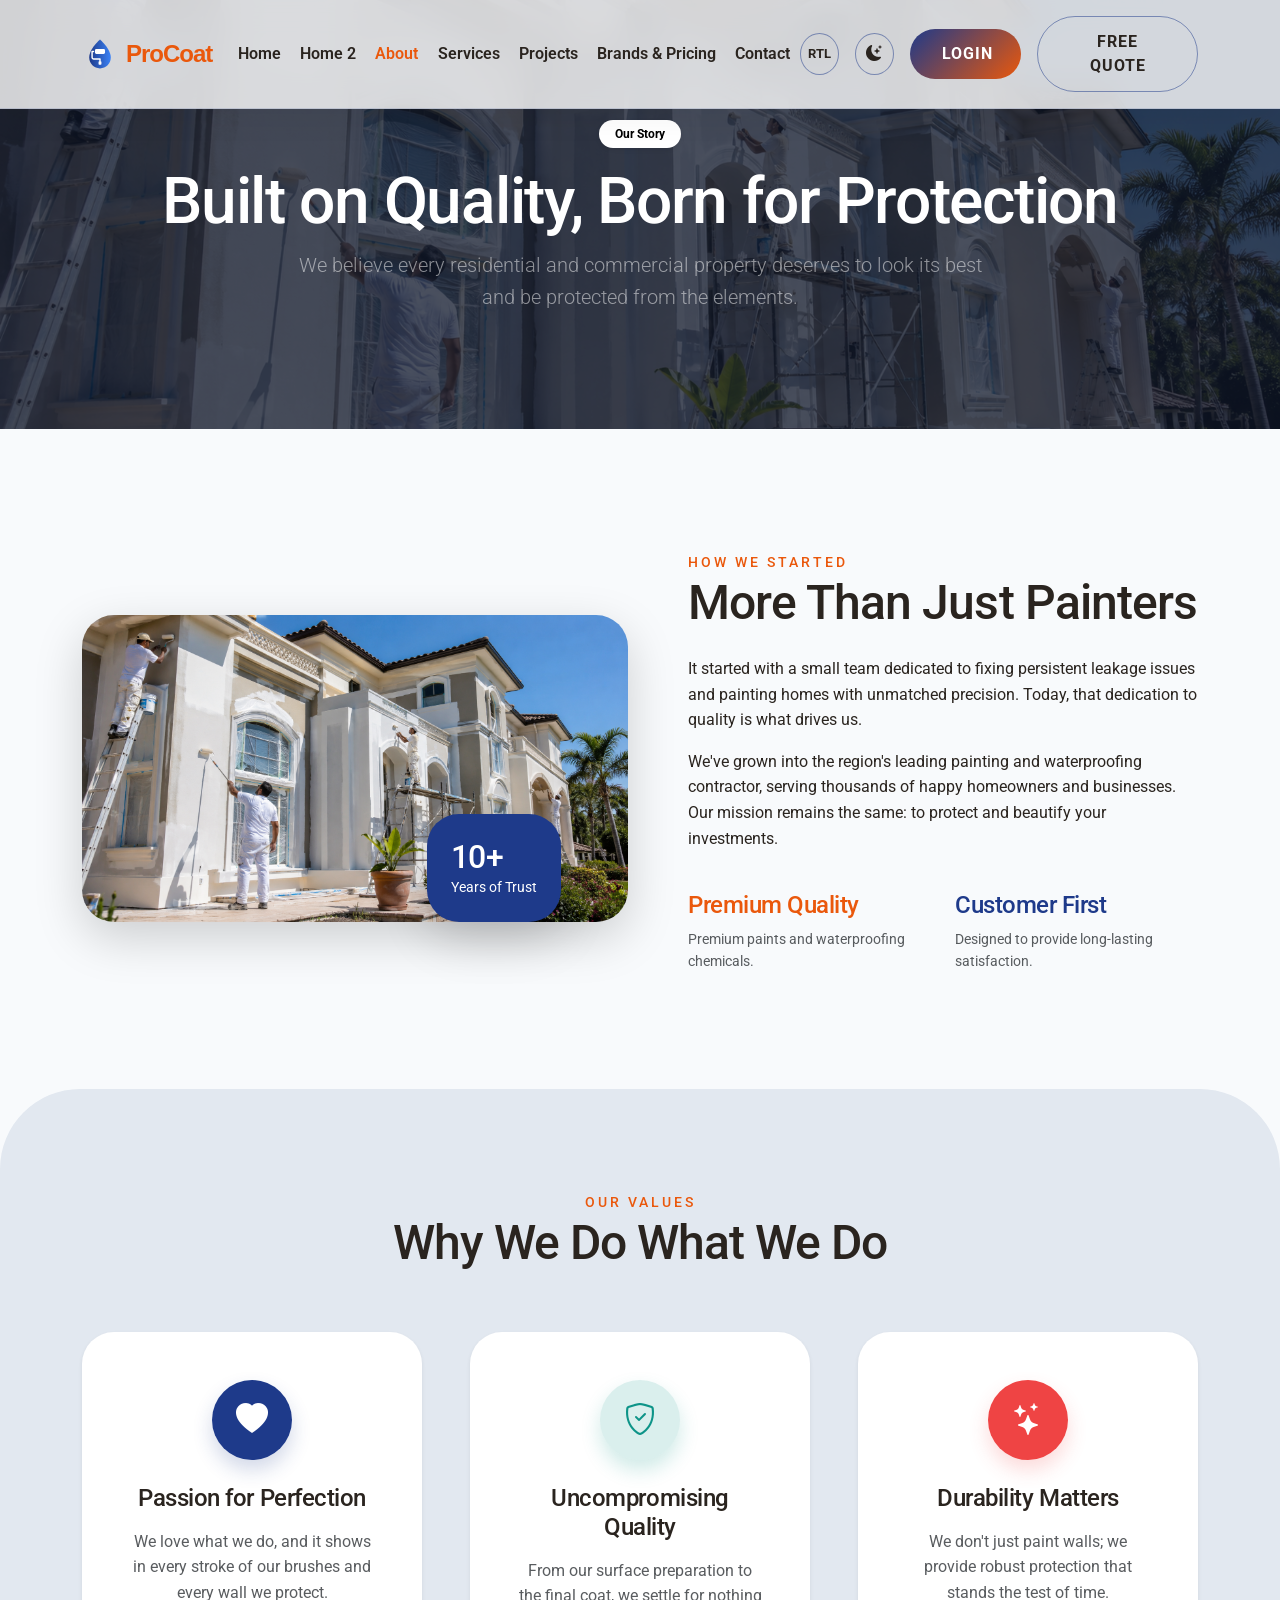
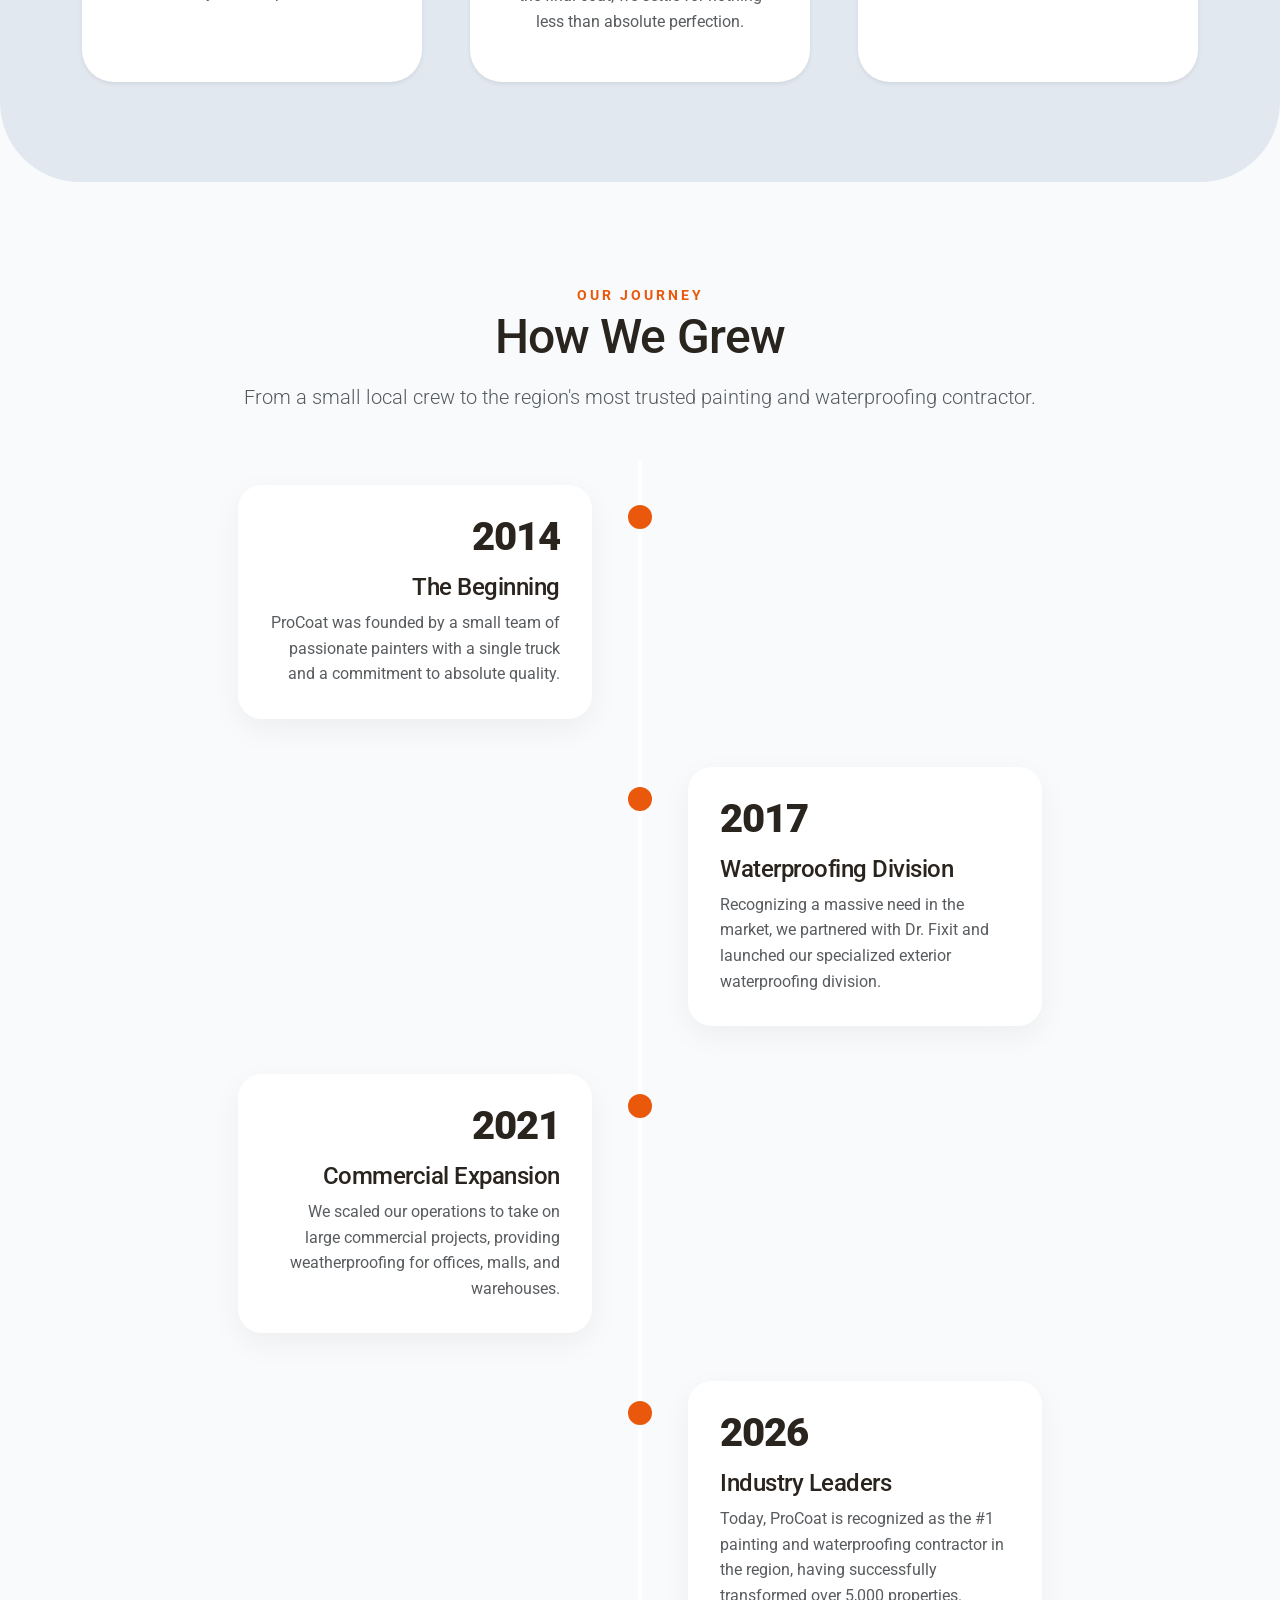
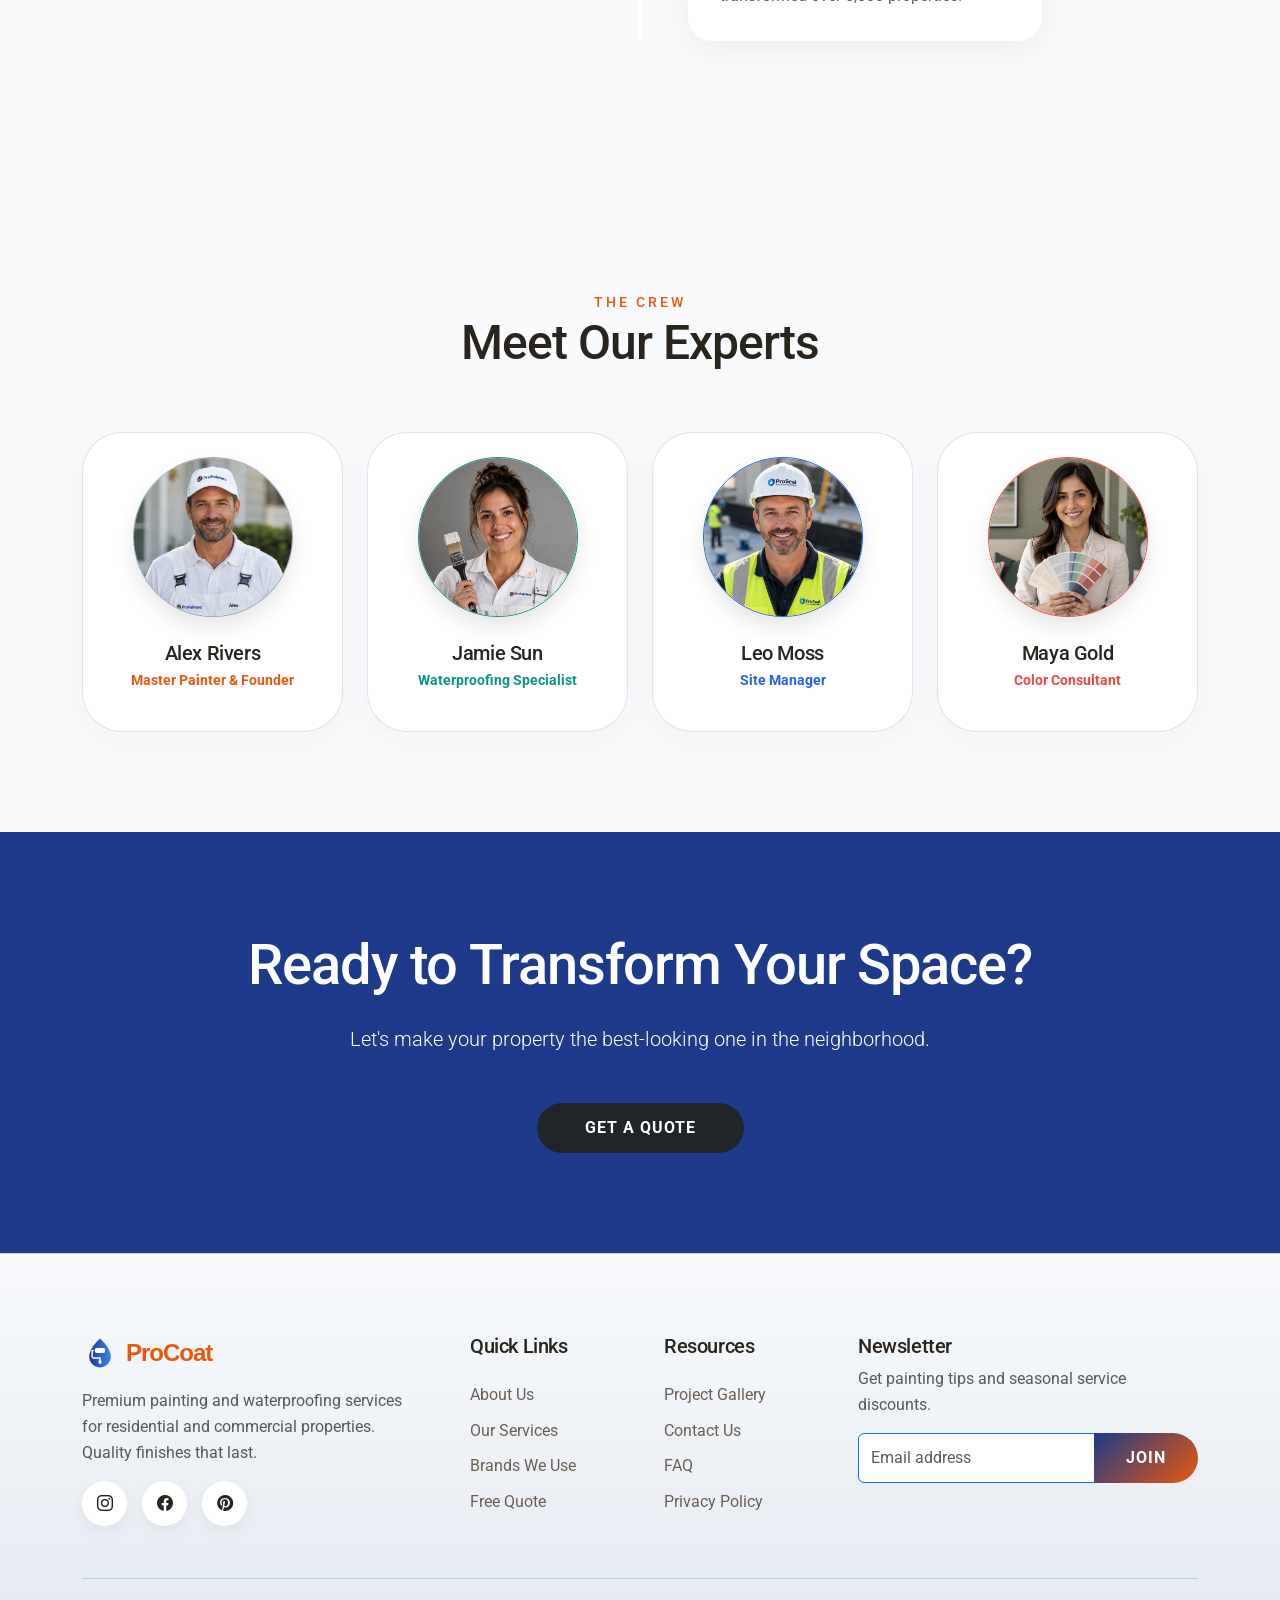
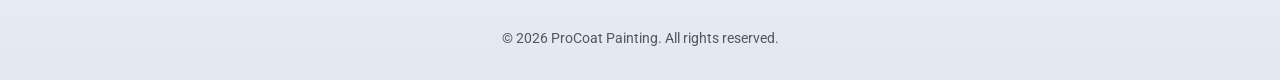
==== commit 03570e16: "1ST COMMIT" ====
--- a/about.html
+++ b/about.html
@@ -87,7 +87,7 @@
                     <li class="nav-item"><a class="nav-link" href="home-2.html">Home 2</a></li>
                     <li class="nav-item"><a class="nav-link active" href="about.html">About</a></li>
                     <li class="nav-item"><a class="nav-link" href="services.html">Services</a></li>
-                    <li class="nav-item"><a class="nav-link" href="gallery.html">Gallery</a></li>
+                    <li class="nav-item"><a class="nav-link" href="gallery.html">Projects</a></li>
                     <li class="nav-item"><a class="nav-link" href="pricing.html">Brands & Pricing</a></li>
                     <li class="nav-item"><a class="nav-link" href="contact.html">Contact</a></li>
                     <li class="nav-item d-lg-none mt-2">
@@ -108,11 +108,14 @@
     </nav>
 
     <!-- Page Header -->
-    <header class="section-padding text-center" style="background: var(--secondary-bg);">
-        <div class="container">
-            <span class="badge bg-white text-dark mb-3 px-3 py-2 rounded-pill shadow-sm">Our Story</span>
-            <h1 class="display-3 fw-bold">Built on Quality, Born for Protection</h1>
-            <p class="lead text-muted mx-auto" style="max-width: 700px;">We believe every residential and commercial property deserves to look its best and be protected from the elements.</p>
+    <header class="section-padding text-center position-relative" style="background: url('assets/images/hero_about.png') center/cover no-repeat; min-height: 400px; display: flex; align-items: center;">
+        <div class="position-absolute top-0 start-0 w-100 h-100" style="background: rgba(15, 23, 42, 0.75);"></div>
+        <div class="container position-relative z-1">
+
+            <span class="badge bg-white text-black mb-3 px-3 py-2 rounded-pill shadow-sm">Our Story</span>
+            <h1 class="display-3 fw-bold text-white">Built on Quality, Born for Protection</h1>
+            <p class="lead text-white-50 mx-auto" style="max-width: 700px;">We believe every residential and commercial property deserves to look its best and be protected from the elements.</p>
+        
         </div>
     </header>
 
@@ -334,7 +337,6 @@
                     <p class="text-muted">Premium painting and waterproofing services for residential and commercial properties. Quality finishes that last.</p>
                     <div class="social-icons">
                         <a href="#" class="social-icon"><i class="bi bi-instagram"></i></a>
-                        <a href="#" class="social-icon"><i class="bi bi-tiktok"></i></a>
                         <a href="#" class="social-icon"><i class="bi bi-facebook"></i></a>
                         <a href="#" class="social-icon"><i class="bi bi-pinterest"></i></a>
                     </div>
@@ -344,7 +346,7 @@
                     <ul>
                         <li><a href="about.html">About Us</a></li>
                         <li><a href="services.html">Our Services</a></li>
-                        <li><a href="brands.html">Brands We Use</a></li>
+                        <li><a href="pricing.html#premium-materials">Brands We Use</a></li>
                         <li><a href="quote.html">Free Quote</a></li>
                     </ul>
                 </div>
--- a/assets/css/style.css
+++ b/assets/css/style.css
@@ -160,7 +160,7 @@
 
 .btn-outline-fest:hover {
     background: var(--sunflower-yellow);
-    color: #2a241f;
+    color: #ffffff;
 }
 
 .nav-icon-btn {
@@ -246,7 +246,7 @@
     left: 0;
     width: 100%;
     height: 100%;
-    pointer-propertys: none;
+    pointer-events: none;
     z-index: 0;
 }
 
@@ -1141,11 +1141,20 @@
     position: relative;
     overflow: hidden;
     height: 100%;
+    display: flex;
+    flex-direction: column;
     border: 1px solid rgba(0,0,0,0.05);
 }
 .pricing-card:hover {
     transform: translateY(-10px);
     box-shadow: 0 25px 50px rgba(0,0,0,0.1);
+}
+.pricing-card .btn {
+    min-height: 76px;
+    display: flex;
+    align-items: center;
+    justify-content: center;
+    line-height: 1.2;
 }
 .pricing-icon-wrap {
     width: 80px;
@@ -1172,20 +1181,26 @@
 }
 .pricing-premium .pricing-icon-wrap {
     background: rgba(255,255,255,0.1);
-    color: var(--sunflower-yellow);
+    color: var(--sky-orange);
 }
 .pricing-premium .text-muted {
     color: rgba(255,255,255,0.7) !important;
 }
 .pricing-premium li {
     border-color: rgba(255,255,255,0.1) !important;
+}
+.pricing-list {
+    text-align: left;
+    margin-left: auto;
+    margin-right: auto;
+    display: inline-block;
 }
 .pricing-list li {
     padding: 1rem 0;
     border-bottom: 1px solid rgba(0,0,0,0.05);
     display: flex;
     align-items: center;
-    justify-content: center;
+    justify-content: flex-start;
     gap: 10px;
 }
 .pricing-list li:last-child {
--- a/assets/css/dark-mode.css
+++ b/assets/css/dark-mode.css
@@ -24,7 +24,7 @@
 
 body[data-theme='dark'] .nav-link:hover, 
 body[data-theme='dark'] .nav-link.active {
-    background: #3a3324;
+    background: transparent;
     color: var(--sunflower-yellow);
 }
 
@@ -136,23 +136,6 @@
     color: var(--sky-orange) !important;
 }
 
-/* --- text-primary → brand yellow --- */
-body[data-theme='dark'] .text-primary {
-    color: var(--sunflower-yellow) !important;
-}
-
-/* --- text colors → remap all status colors to yellow to remove unrelated colors --- */
-body[data-theme='dark'] .text-success,
-body[data-theme='dark'] .text-danger,
-body[data-theme='dark'] .text-warning {
-    color: var(--sunflower-yellow) !important;
-}
-
-/* --- bg-info → brand orange-tinted background --- */
-body[data-theme='dark'] .bg-info {
-    background-color: var(--sky-orange) !important;
-}
-
 /* --- backgrounds → brand yellow tones --- */
 body[data-theme='dark'] .bg-primary,
 body[data-theme='dark'] .bg-success,
@@ -163,8 +146,22 @@
 body[data-theme='dark'] .bg-primary-subtle {
     background-color: rgba(250, 204, 21, 0.15) !important;
 }
+
+/* --- text-primary → brand yellow --- */
 body[data-theme='dark'] .text-primary {
     color: var(--sunflower-yellow) !important;
+}
+
+/* --- text colors → remap all status colors to yellow to remove unrelated colors --- */
+body[data-theme='dark'] .text-success,
+body[data-theme='dark'] .text-danger,
+body[data-theme='dark'] .text-warning {
+    color: var(--sky-orange) !important;
+}
+
+/* --- bg-info → brand orange-tinted background --- */
+body[data-theme='dark'] .bg-info {
+    background-color: var(--sky-orange) !important;
 }
 
 /* --- borders → remap off-brand colored borders to brand colors --- */
@@ -178,7 +175,6 @@
 body[data-theme='dark'] .border-success {
     border-color: rgba(250, 204, 21, 0.3) !important; /* same sunflower yellow */
 }
-
 /* --- badge bg-info → brand orange --- */
 body[data-theme='dark'] .badge.bg-info {
     background-color: var(--sky-orange) !important;
@@ -227,3 +223,14 @@
 body[data-theme='dark'] h3.text-info {
     color: var(--sunflower-yellow) !important;
 }
+
+/* Pricing Cards Dark Mode Fix */
+body[data-theme='dark'] .pricing-card {
+    background: var(--card-bg);
+    border-color: var(--border-color);
+}
+
+body[data-theme='dark'] .pricing-premium {
+    background: linear-gradient(135deg, #2b1f15 0%, #1a1510 100%); /* A nice dark warm gradient to match the orange theme */
+    border: 1px solid var(--sunflower-yellow);
+}
--- a/assets/css/rtl.css
+++ b/assets/css/rtl.css
@@ -114,3 +114,71 @@
     margin-left: 0 !important;
     margin-right: auto !important;
 }
+
+/* Methodology Process Timeline RTL overrides */
+body[dir='rtl'] .process-timeline {
+    padding-left: 0;
+    padding-right: 2.5rem;
+    border-left: none;
+    border-right: 3px solid var(--secondary-bg);
+}
+
+body[dir='rtl'] .process-node {
+    border-left: none;
+    border-right: 0px solid transparent;
+}
+
+body[dir='rtl'] .process-node::before {
+    left: auto;
+    right: -2.5rem;
+    transform: translateY(-50%) translateX(1.5px);
+}
+
+body[dir='rtl'] .process-node:hover {
+    transform: translateX(-15px) scale(1.02);
+    border-left: none;
+    border-right: 6px solid var(--sky-orange);
+}
+
+body[dir='rtl'] .process-node:hover::before {
+    transform: translateY(-50%) translateX(1.5px) scale(1.2);
+}
+
+/* About Page Growth Timeline RTL overrides */
+body[dir='rtl'] .timeline-item:nth-child(odd) {
+    left: auto;
+    right: 0;
+    text-align: left;
+}
+body[dir='rtl'] .timeline-item:nth-child(even) {
+    left: auto;
+    right: 50%;
+    text-align: right;
+}
+body[dir='rtl'] .timeline-item:nth-child(odd) .timeline-dot {
+    right: auto;
+    left: -12px;
+}
+body[dir='rtl'] .timeline-item:nth-child(even) .timeline-dot {
+    left: auto;
+    right: -12px;
+}
+
+@media (max-width: 768px) {
+    body[dir='rtl'] .growth-timeline::before {
+        left: auto;
+        right: 20px;
+    }
+    body[dir='rtl'] .timeline-item {
+        padding-left: 0;
+        padding-right: 50px;
+        left: auto !important;
+        right: 0 !important;
+        text-align: right !important;
+    }
+    body[dir='rtl'] .timeline-item:nth-child(odd) .timeline-dot,
+    body[dir='rtl'] .timeline-item:nth-child(even) .timeline-dot {
+        left: auto;
+        right: 8px;
+    }
+}
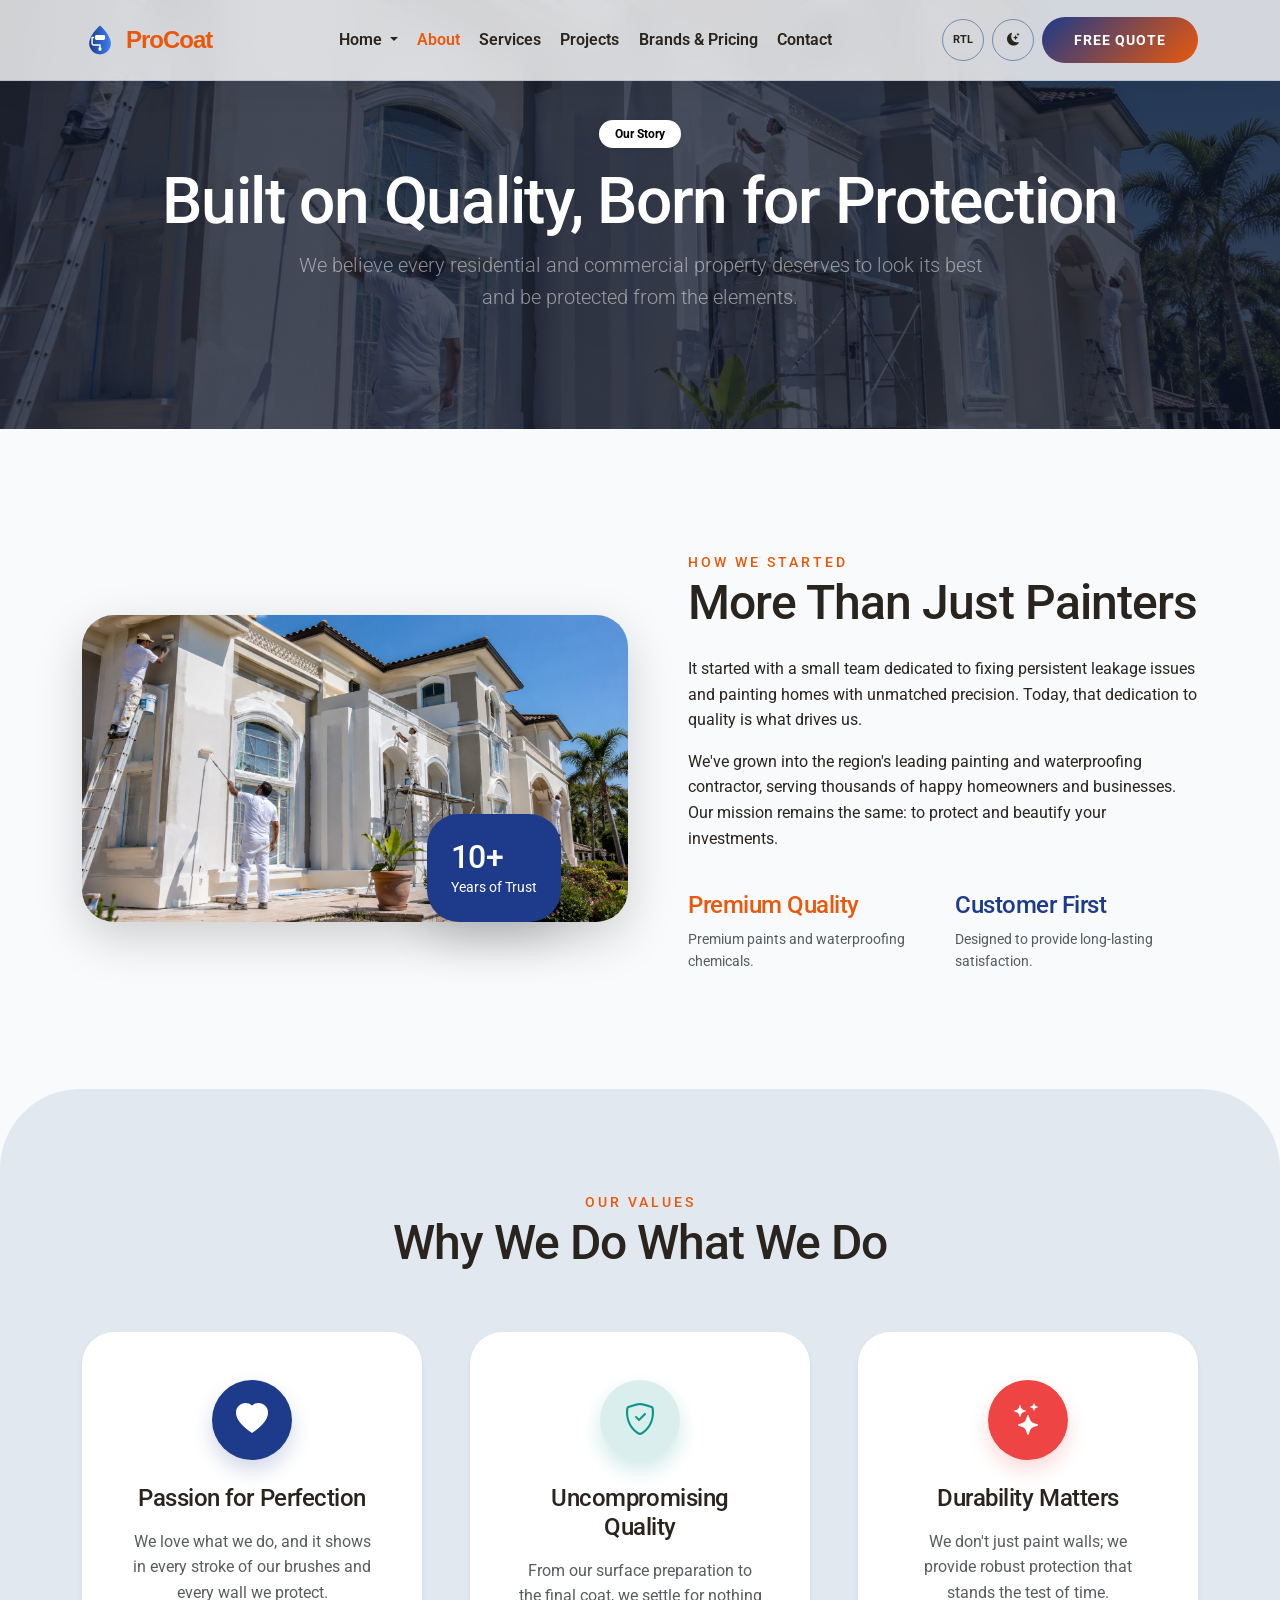
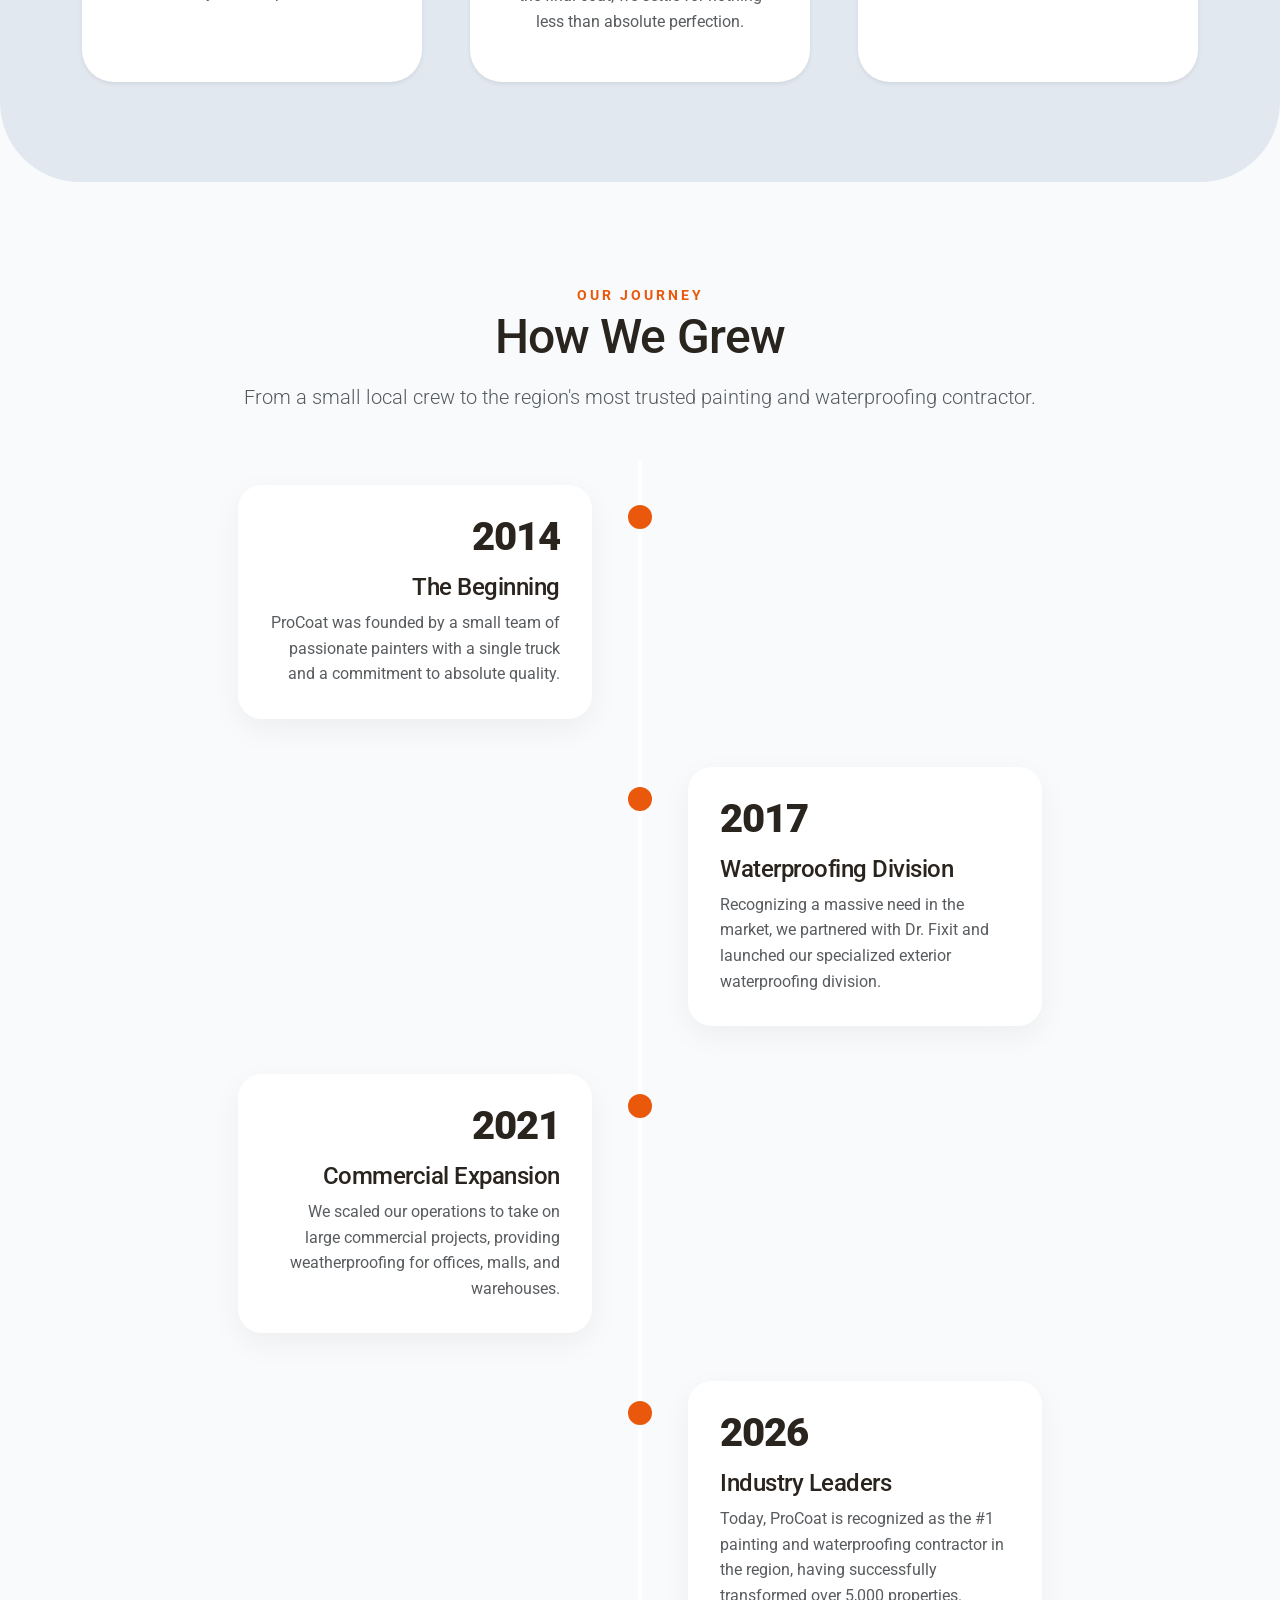
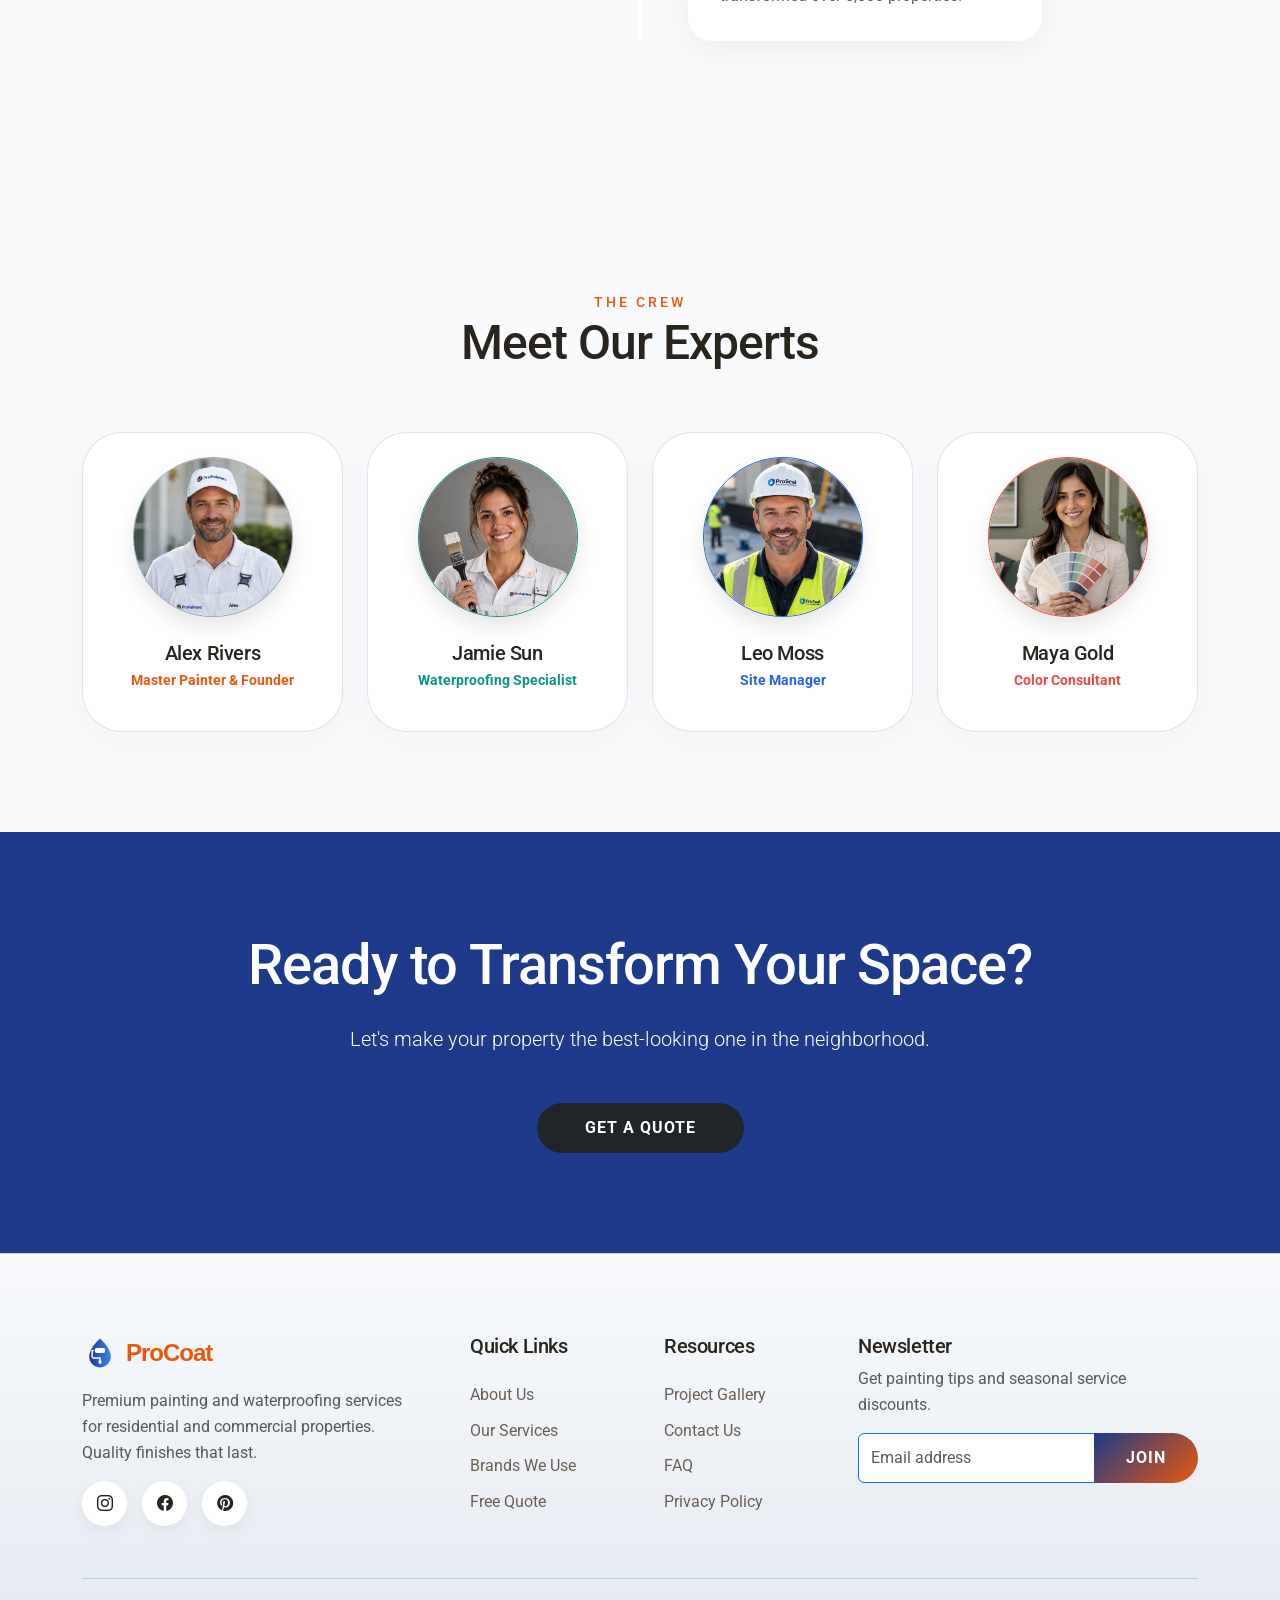
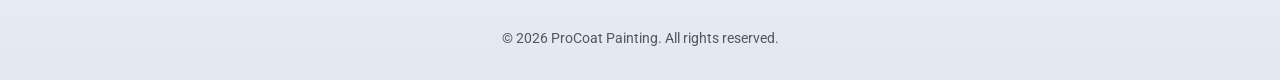
==== commit 6f244b33: "2nd commit" ====
--- a/about.html
+++ b/about.html
@@ -83,8 +83,15 @@
             </button>
             <div class="collapse navbar-collapse" id="navbarNav">
                                 <ul class="navbar-nav mx-auto">
-                    <li class="nav-item"><a class="nav-link" href="index.html">Home</a></li>
-                    <li class="nav-item"><a class="nav-link" href="home-2.html">Home 2</a></li>
+                    <li class="nav-item dropdown">
+                        <a class="nav-link dropdown-toggle" href="#" id="homeDropdown" role="button" data-bs-toggle="dropdown" aria-expanded="false">
+                            Home
+                        </a>
+                        <ul class="dropdown-menu" aria-labelledby="homeDropdown">
+                            <li><a class="dropdown-item" href="index.html">Home 1</a></li>
+                            <li><a class="dropdown-item" href="home-2.html">Home 2</a></li>
+                        </ul>
+                    </li>
                     <li class="nav-item"><a class="nav-link active" href="about.html">About</a></li>
                     <li class="nav-item"><a class="nav-link" href="services.html">Services</a></li>
                     <li class="nav-item"><a class="nav-link" href="gallery.html">Projects</a></li>
@@ -92,16 +99,14 @@
                     <li class="nav-item"><a class="nav-link" href="contact.html">Contact</a></li>
                     <li class="nav-item d-lg-none mt-2">
                         <div class="d-flex gap-2 px-2 pb-2">
-                            <button class="btn btn-project btn-primary-fest flex-fill" onclick="location.href='login.html'">Login</button>
-                            <button class="btn btn-project btn-outline-fest flex-fill" onclick="location.href='quote.html'">Free Quote</button>
+                            <button class="btn btn-project btn-primary-fest btn-sm flex-fill" onclick="location.href='quote.html'">Free Quote</button>
                         </div>
                     </li>
                 </ul>
-                <div class="d-flex align-items-center gap-3">
-                    <button id="rtl-toggle" class="btn btn-outline-fest nav-icon-btn fw-bold" style="font-size: 0.8rem;">RTL</button>
-                    <button id="theme-toggle" class="btn btn-outline-fest nav-icon-btn"><i class="bi bi-moon-stars-fill"></i></button>
-                    <button class="btn btn-project btn-primary-fest d-none d-lg-block" onclick="location.href='login.html'">Login</button>
-                    <button class="btn btn-project btn-outline-fest d-none d-lg-block" onclick="location.href='quote.html'">Free Quote</button>
+                <div class="d-flex align-items-center gap-2">
+                    <button id="rtl-toggle" class="btn btn-outline-fest nav-icon-btn btn-sm fw-bold" style="font-size: 0.7rem; padding: 0.25rem 0.5rem;">RTL</button>
+                    <button id="theme-toggle" class="btn btn-outline-fest nav-icon-btn btn-sm" style="padding: 0.25rem 0.5rem;"><i class="bi bi-moon-stars-fill" style="font-size: 0.8rem;"></i></button>
+                    <button class="btn btn-project btn-primary-fest btn-sm d-none d-lg-block" onclick="location.href='quote.html'">Free Quote</button>
                 </div>
             </div>
         </div>
--- a/assets/css/style.css
+++ b/assets/css/style.css
@@ -85,6 +85,17 @@
     color: var(--sky-orange) !important;
 }
 
+/* Dropdown overrides */
+.dropdown-item.active, .dropdown-item:active {
+    background-color: var(--sky-orange);
+    color: #ffffff !important;
+}
+
+.dropdown-item:hover, .dropdown-item:focus {
+    background-color: rgba(234, 88, 12, 0.1);
+    color: var(--sky-orange);
+}
+
 .navbar-brand,
 .navbar-brand:hover,
 .navbar-brand:focus {
--- a/assets/css/dark-mode.css
+++ b/assets/css/dark-mode.css
@@ -194,7 +194,7 @@
 /* --- btn-secondary-fest: remap teal+green gradient to yellow+orange --- */
 body[data-theme='dark'] .btn-secondary-fest {
     background: linear-gradient(135deg, var(--sunflower-yellow), var(--sky-orange)) !important;
-    color: #0f172a !important;
+    color: #ffffff !important;
 }
 
 /* --- form-select dark mode background fix --- */
